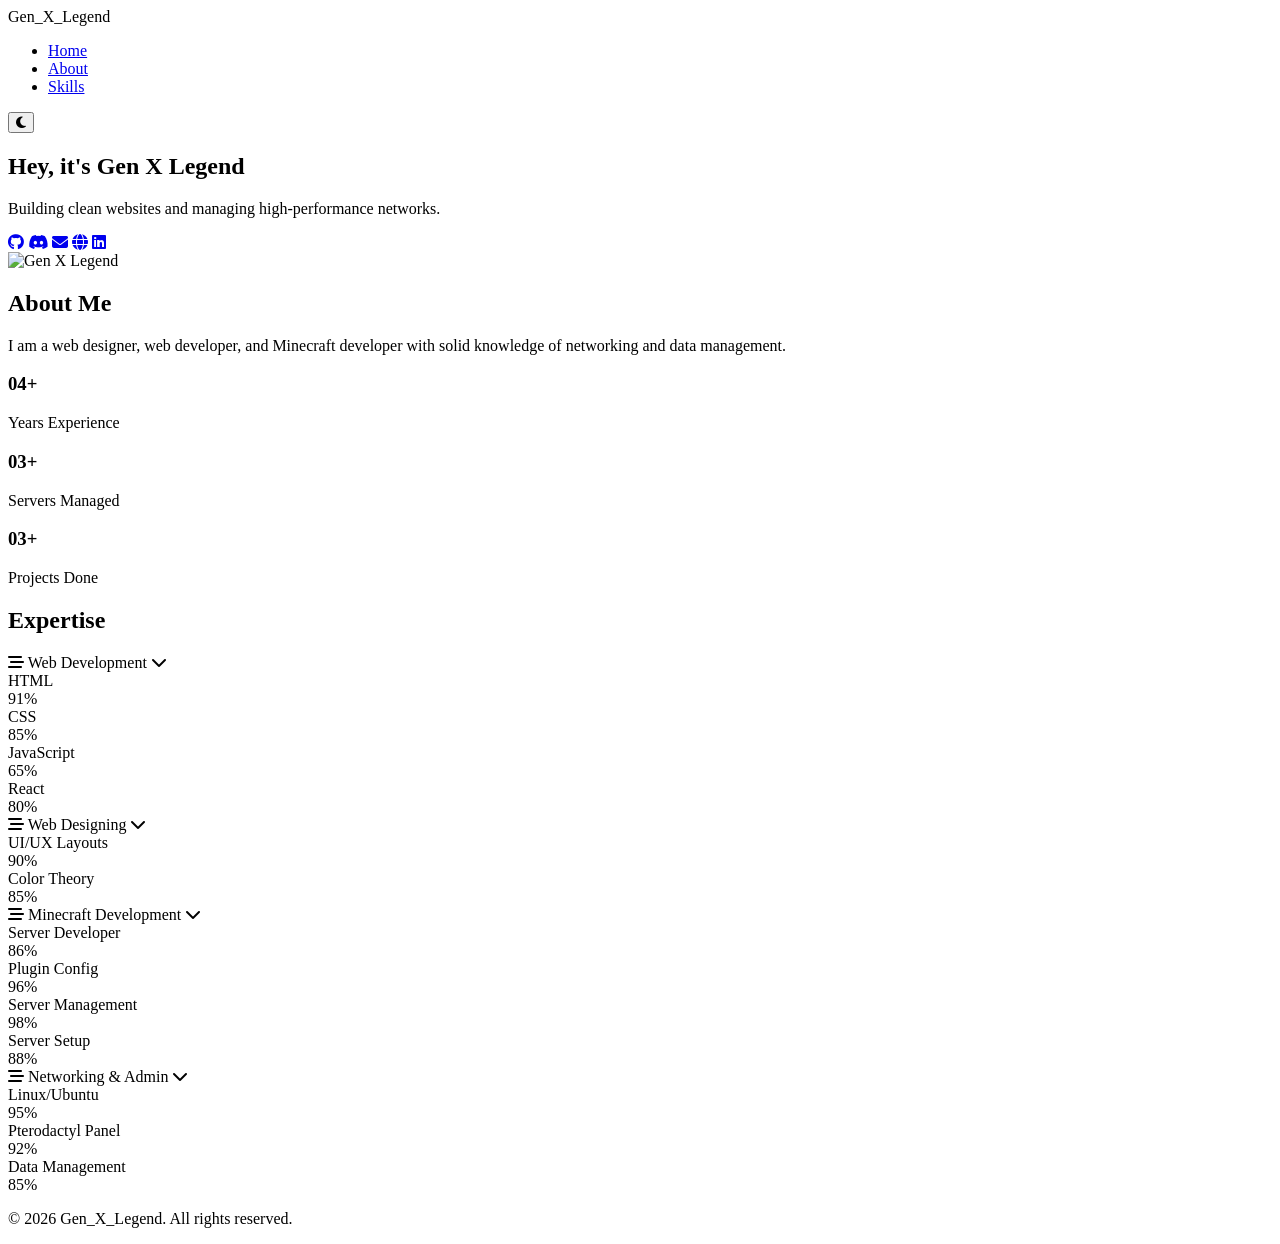
==== index.html @ 6da0b582 "Add initial HTML structure for portfolio website" ====
<!DOCTYPE html>
<html lang="en">
<head>
    <meta charset="UTF-8">
    <meta name="viewport" content="width=device-width, initial-scale=1.0">
    <title>Gen X Legend | Portfolio</title>
    <link href="https://fonts.googleapis.com/css2?family=Outfit:wght@300;500;700&family=Permanent+Marker&display=swap" rel="stylesheet">
    <link rel="stylesheet" href="https://cdnjs.cloudflare.com/ajax/libs/font-awesome/6.4.0/css/all.min.css">
    <link rel="stylesheet" href="style.css">
</head>
<body class="light-theme">

    <nav class="navbar">
        <div class="logo">Gen_X_Legend</div>
        <ul class="nav-links">
            <li><a href="#home">Home</a></li>
            <li><a href="#about">About</a></li>
            <li><a href="#skills">Skills</a></li>
        </ul>
        <button id="theme-btn" class="theme-toggle"><i class="fa-solid fa-moon"></i></button>
    </nav>

    <main>
        <section id="home" class="hero">
            <div class="hero-text">
                <h1 class="funky-text">Hey, it's Gen X Legend</h1>
                <p>Building clean websites and managing high-performance networks.</p>
                
                <div class="social-links">
                    <a href="#" target="_blank"><i class="fa-brands fa-github"></i></a>
                    <a href="#" target="_blank"><i class="fa-brands fa-discord"></i></a>
                    <a href="mailto:your@email.com"><i class="fa-solid fa-envelope"></i></a>
                    <a href="#" target="_blank"><i class="fa-solid fa-globe"></i></a>
                    <a href="#" target="_blank"><i class="fa-brands fa-linkedin"></i></a>
                </div>
            </div>
            <div class="hero-image">
                <img src="profile.png" alt="Gen X Legend">
            </div>
        </section>

        <section id="about" class="about-section">
            <div class="depth-container">
                <div class="about-text">
                    <h2>About Me</h2>
                    <p>I am a web designer, web developer, and Minecraft developer with solid knowledge of networking and data management.</p>
                </div>
                <div class="stats">
                    <div class="stat-box">
                        <h3>04+</h3>
                        <p>Years Experience</p>
                    </div>
                    <div class="stat-box">
                        <h3>03+</h3>
                        <p>Servers Managed</p>
                    </div>
                    <div class="stat-box">
                        <h3>03+</h3>
                        <p>Projects Done</p>
                    </div>
                </div>
            </div>
        </section>

        <section id="skills" class="skills-section">
            <h2>Expertise</h2>
            <div class="accordion">
                
                <div class="accordion-item">
                    <div class="accordion-header">
                        <i class="fa-solid fa-bars-staggered ladder-icon"></i>
                        <span>Web Development</span>
                        <i class="fa-solid fa-chevron-down arrow"></i>
                    </div>
                    <div class="accordion-content">
                        <div class="skill-bar"><span class="skill-name">HTML</span><div class="bar-bg"><div class="bar-fill" style="width: 91%"></div></div><span class="skill-percent">91%</span></div>
                        <div class="skill-bar"><span class="skill-name">CSS</span><div class="bar-bg"><div class="bar-fill" style="width: 85%"></div></div><span class="skill-percent">85%</span></div>
                        <div class="skill-bar"><span class="skill-name">JavaScript</span><div class="bar-bg"><div class="bar-fill" style="width: 65%"></div></div><span class="skill-percent">65%</span></div>
                        <div class="skill-bar"><span class="skill-name">React</span><div class="bar-bg"><div class="bar-fill" style="width: 80%"></div></div><span class="skill-percent">80%</span></div>
                    </div>
                </div>

                <div class="accordion-item">
                    <div class="accordion-header">
                        <i class="fa-solid fa-bars-staggered ladder-icon"></i>
                        <span>Web Designing</span>
                        <i class="fa-solid fa-chevron-down arrow"></i>
                    </div>
                    <div class="accordion-content">
                        <div class="skill-bar"><span class="skill-name">UI/UX Layouts</span><div class="bar-bg"><div class="bar-fill" style="width: 90%"></div></div><span class="skill-percent">90%</span></div>
                        <div class="skill-bar"><span class="skill-name">Color Theory</span><div class="bar-bg"><div class="bar-fill" style="width: 85%"></div></div><span class="skill-percent">85%</span></div>
                    </div>
                </div>

                <div class="accordion-item">
                    <div class="accordion-header">
                        <i class="fa-solid fa-bars-staggered ladder-icon"></i>
                        <span>Minecraft Development</span>
                        <i class="fa-solid fa-chevron-down arrow"></i>
                    </div>
                    <div class="accordion-content">
                        <div class="skill-bar"><span class="skill-name">Server Developer</span><div class="bar-bg"><div class="bar-fill" style="width: 86%"></div></div><span class="skill-percent">86%</span></div>
                        <div class="skill-bar"><span class="skill-name">Plugin Config</span><div class="bar-bg"><div class="bar-fill" style="width: 96%"></div></div><span class="skill-percent">96%</span></div>
                        <div class="skill-bar"><span class="skill-name">Server Management</span><div class="bar-bg"><div class="bar-fill" style="width: 98%"></div></div><span class="skill-percent">98%</span></div>
                        <div class="skill-bar"><span class="skill-name">Server Setup</span><div class="bar-bg"><div class="bar-fill" style="width: 88%"></div></div><span class="skill-percent">88%</span></div>
                    </div>
                </div>

                <div class="accordion-item">
                    <div class="accordion-header">
                        <i class="fa-solid fa-bars-staggered ladder-icon"></i>
                        <span>Networking & Admin</span>
                        <i class="fa-solid fa-chevron-down arrow"></i>
                    </div>
                    <div class="accordion-content">
                        <div class="skill-bar"><span class="skill-name">Linux/Ubuntu</span><div class="bar-bg"><div class="bar-fill" style="width: 95%"></div></div><span class="skill-percent">95%</span></div>
                        <div class="skill-bar"><span class="skill-name">Pterodactyl Panel</span><div class="bar-bg"><div class="bar-fill" style="width: 92%"></div></div><span class="skill-percent">92%</span></div>
                        <div class="skill-bar"><span class="skill-name">Data Management</span><div class="bar-bg"><div class="bar-fill" style="width: 85%"></div></div><span class="skill-percent">85%</span></div>
                    </div>
                </div>

            </div>
        </section>
    </main>

    <footer>
        <p>&copy; 2026 Gen_X_Legend. All rights reserved.</p>
    </footer>

    <script src="script.js"></script>
</body>
</html>
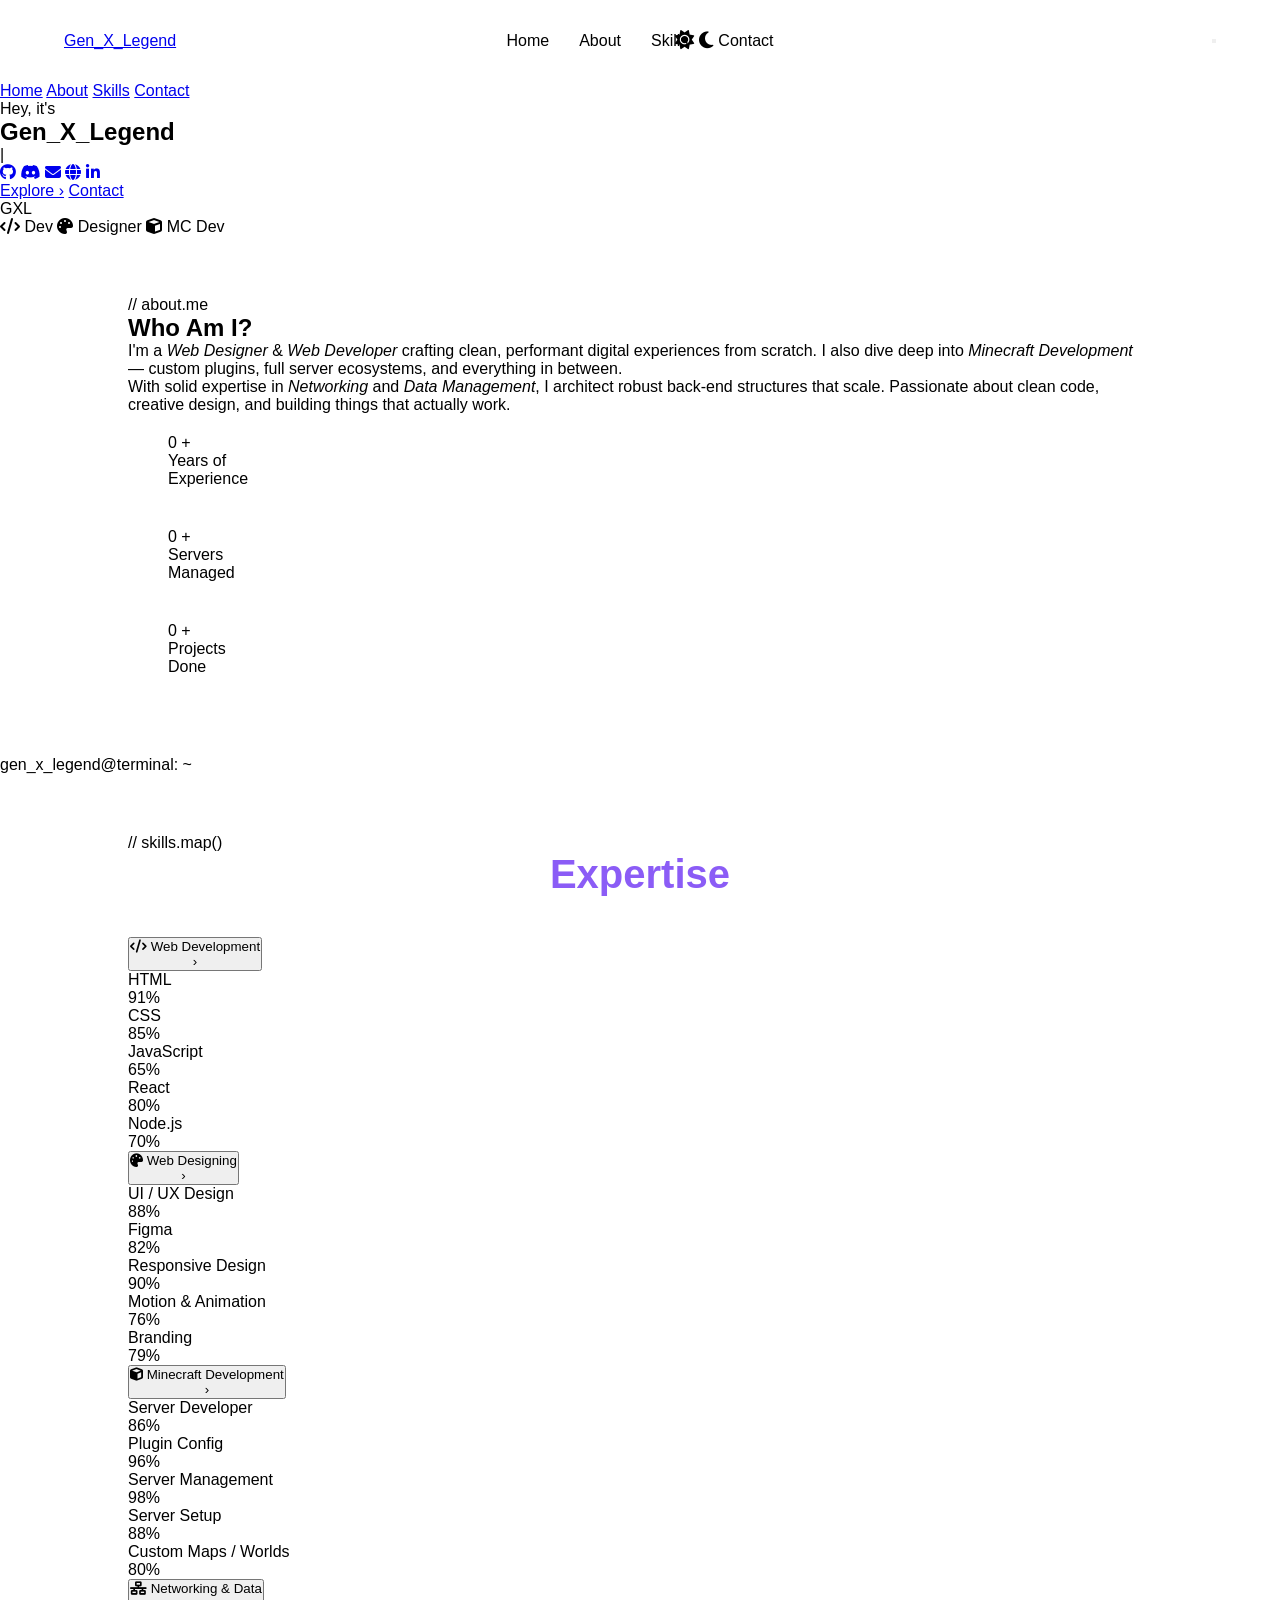
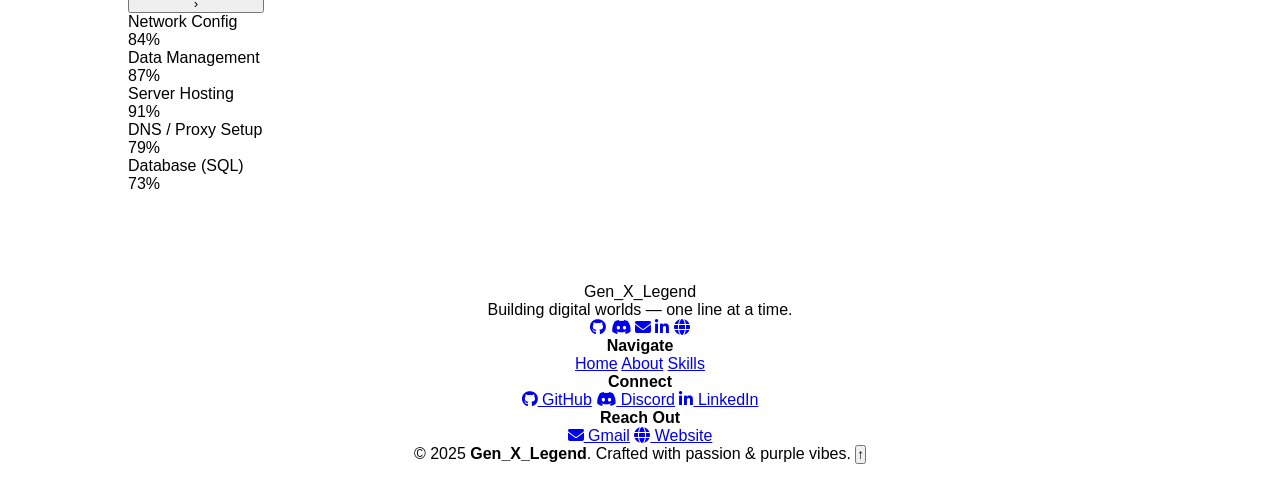
==== commit 3c28f6a5: "Update index.html" ====
--- a/index.html
+++ b/index.html
@@ -1,132 +1,329 @@
 <!DOCTYPE html>
-<html lang="en">
+<html lang="en" data-theme="light">
 <head>
-    <meta charset="UTF-8">
-    <meta name="viewport" content="width=device-width, initial-scale=1.0">
-    <title>Gen X Legend | Portfolio</title>
-    <link href="https://fonts.googleapis.com/css2?family=Outfit:wght@300;500;700&family=Permanent+Marker&display=swap" rel="stylesheet">
-    <link rel="stylesheet" href="https://cdnjs.cloudflare.com/ajax/libs/font-awesome/6.4.0/css/all.min.css">
-    <link rel="stylesheet" href="style.css">
+  <meta charset="UTF-8" />
+  <meta name="viewport" content="width=device-width, initial-scale=1.0" />
+  <title>Gen_X_Legend | Portfolio</title>
+  <link rel="preconnect" href="https://fonts.googleapis.com" />
+  <link href="https://fonts.googleapis.com/css2?family=Syne:wght@400;600;700;800&family=Fira+Code:wght@300;400;500&family=DM+Sans:ital,opsz,wght@0,9..40,300;0,9..40,400;0,9..40,500;1,9..40,400&display=swap" rel="stylesheet" />
+  <link rel="stylesheet" href="https://cdnjs.cloudflare.com/ajax/libs/font-awesome/6.5.0/css/all.min.css" />
+  <link rel="stylesheet" href="style.css" />
 </head>
-<body class="light-theme">
-
-    <nav class="navbar">
-        <div class="logo">Gen_X_Legend</div>
-        <ul class="nav-links">
-            <li><a href="#home">Home</a></li>
-            <li><a href="#about">About</a></li>
-            <li><a href="#skills">Skills</a></li>
-        </ul>
-        <button id="theme-btn" class="theme-toggle"><i class="fa-solid fa-moon"></i></button>
-    </nav>
-
-    <main>
-        <section id="home" class="hero">
-            <div class="hero-text">
-                <h1 class="funky-text">Hey, it's Gen X Legend</h1>
-                <p>Building clean websites and managing high-performance networks.</p>
-                
-                <div class="social-links">
-                    <a href="#" target="_blank"><i class="fa-brands fa-github"></i></a>
-                    <a href="#" target="_blank"><i class="fa-brands fa-discord"></i></a>
-                    <a href="mailto:your@email.com"><i class="fa-solid fa-envelope"></i></a>
-                    <a href="#" target="_blank"><i class="fa-solid fa-globe"></i></a>
-                    <a href="#" target="_blank"><i class="fa-brands fa-linkedin"></i></a>
-                </div>
-            </div>
-            <div class="hero-image">
-                <img src="profile.png" alt="Gen X Legend">
-            </div>
-        </section>
-
-        <section id="about" class="about-section">
-            <div class="depth-container">
-                <div class="about-text">
-                    <h2>About Me</h2>
-                    <p>I am a web designer, web developer, and Minecraft developer with solid knowledge of networking and data management.</p>
-                </div>
-                <div class="stats">
-                    <div class="stat-box">
-                        <h3>04+</h3>
-                        <p>Years Experience</p>
-                    </div>
-                    <div class="stat-box">
-                        <h3>03+</h3>
-                        <p>Servers Managed</p>
-                    </div>
-                    <div class="stat-box">
-                        <h3>03+</h3>
-                        <p>Projects Done</p>
-                    </div>
-                </div>
-            </div>
-        </section>
-
-        <section id="skills" class="skills-section">
-            <h2>Expertise</h2>
-            <div class="accordion">
-                
-                <div class="accordion-item">
-                    <div class="accordion-header">
-                        <i class="fa-solid fa-bars-staggered ladder-icon"></i>
-                        <span>Web Development</span>
-                        <i class="fa-solid fa-chevron-down arrow"></i>
-                    </div>
-                    <div class="accordion-content">
-                        <div class="skill-bar"><span class="skill-name">HTML</span><div class="bar-bg"><div class="bar-fill" style="width: 91%"></div></div><span class="skill-percent">91%</span></div>
-                        <div class="skill-bar"><span class="skill-name">CSS</span><div class="bar-bg"><div class="bar-fill" style="width: 85%"></div></div><span class="skill-percent">85%</span></div>
-                        <div class="skill-bar"><span class="skill-name">JavaScript</span><div class="bar-bg"><div class="bar-fill" style="width: 65%"></div></div><span class="skill-percent">65%</span></div>
-                        <div class="skill-bar"><span class="skill-name">React</span><div class="bar-bg"><div class="bar-fill" style="width: 80%"></div></div><span class="skill-percent">80%</span></div>
-                    </div>
-                </div>
-
-                <div class="accordion-item">
-                    <div class="accordion-header">
-                        <i class="fa-solid fa-bars-staggered ladder-icon"></i>
-                        <span>Web Designing</span>
-                        <i class="fa-solid fa-chevron-down arrow"></i>
-                    </div>
-                    <div class="accordion-content">
-                        <div class="skill-bar"><span class="skill-name">UI/UX Layouts</span><div class="bar-bg"><div class="bar-fill" style="width: 90%"></div></div><span class="skill-percent">90%</span></div>
-                        <div class="skill-bar"><span class="skill-name">Color Theory</span><div class="bar-bg"><div class="bar-fill" style="width: 85%"></div></div><span class="skill-percent">85%</span></div>
-                    </div>
-                </div>
-
-                <div class="accordion-item">
-                    <div class="accordion-header">
-                        <i class="fa-solid fa-bars-staggered ladder-icon"></i>
-                        <span>Minecraft Development</span>
-                        <i class="fa-solid fa-chevron-down arrow"></i>
-                    </div>
-                    <div class="accordion-content">
-                        <div class="skill-bar"><span class="skill-name">Server Developer</span><div class="bar-bg"><div class="bar-fill" style="width: 86%"></div></div><span class="skill-percent">86%</span></div>
-                        <div class="skill-bar"><span class="skill-name">Plugin Config</span><div class="bar-bg"><div class="bar-fill" style="width: 96%"></div></div><span class="skill-percent">96%</span></div>
-                        <div class="skill-bar"><span class="skill-name">Server Management</span><div class="bar-bg"><div class="bar-fill" style="width: 98%"></div></div><span class="skill-percent">98%</span></div>
-                        <div class="skill-bar"><span class="skill-name">Server Setup</span><div class="bar-bg"><div class="bar-fill" style="width: 88%"></div></div><span class="skill-percent">88%</span></div>
-                    </div>
-                </div>
-
-                <div class="accordion-item">
-                    <div class="accordion-header">
-                        <i class="fa-solid fa-bars-staggered ladder-icon"></i>
-                        <span>Networking & Admin</span>
-                        <i class="fa-solid fa-chevron-down arrow"></i>
-                    </div>
-                    <div class="accordion-content">
-                        <div class="skill-bar"><span class="skill-name">Linux/Ubuntu</span><div class="bar-bg"><div class="bar-fill" style="width: 95%"></div></div><span class="skill-percent">95%</span></div>
-                        <div class="skill-bar"><span class="skill-name">Pterodactyl Panel</span><div class="bar-bg"><div class="bar-fill" style="width: 92%"></div></div><span class="skill-percent">92%</span></div>
-                        <div class="skill-bar"><span class="skill-name">Data Management</span><div class="bar-bg"><div class="bar-fill" style="width: 85%"></div></div><span class="skill-percent">85%</span></div>
-                    </div>
-                </div>
-
-            </div>
-        </section>
-    </main>
-
-    <footer>
-        <p>&copy; 2026 Gen_X_Legend. All rights reserved.</p>
-    </footer>
-
-    <script src="script.js"></script>
+<body>
+ 
+  <!-- ═══════════════════════════════════ NAVBAR ═══ -->
+  <nav class="navbar" id="navbar">
+    <a href="#home" class="nav-brand">Gen_X_Legend</a>
+    <ul class="nav-links">
+      <li><a href="#home" class="nav-link">Home</a></li>
+      <li><a href="#about" class="nav-link">About</a></li>
+      <li><a href="#skills" class="nav-link">Skills</a></li>
+      <li><a href="#contact" class="nav-link">Contact</a></li>
+    </ul>
+    <button class="theme-toggle" id="themeToggle" aria-label="Toggle theme">
+      <i class="fas fa-sun sun-icon"></i>
+      <i class="fas fa-moon moon-icon"></i>
+    </button>
+    <button class="hamburger" id="hamburger" aria-label="Menu">
+      <span></span><span></span><span></span>
+    </button>
+  </nav>
+ 
+  <!-- Mobile Menu -->
+  <div class="mobile-menu" id="mobileMenu">
+    <a href="#home" class="mob-link">Home</a>
+    <a href="#about" class="mob-link">About</a>
+    <a href="#skills" class="mob-link">Skills</a>
+    <a href="#contact" class="mob-link">Contact</a>
+  </div>
+ 
+  <!-- ══════════════════════════ SECTION 1 : LANDING ═══ -->
+  <section id="home" class="landing-section">
+    <div id="particles" class="particles"></div>
+ 
+    <div class="landing-container">
+      <!-- Left: Text -->
+      <div class="landing-text">
+        <p class="greeting-line">Hey, it's</p>
+        <h1 class="hero-name">Gen<span class="x-highlight">_X_</span>Legend</h1>
+        <p class="hero-tagline">
+          <span id="typed-text"></span><span class="cursor-blink">|</span>
+        </p>
+        <div class="social-strip">
+          <a href="#" class="soc-btn" title="GitHub"><i class="fab fa-github"></i></a>
+          <a href="#" class="soc-btn" title="Discord"><i class="fab fa-discord"></i></a>
+          <a href="#" class="soc-btn" title="Gmail"><i class="fas fa-envelope"></i></a>
+          <a href="#" class="soc-btn" title="Website"><i class="fas fa-globe"></i></a>
+          <a href="#" class="soc-btn" title="LinkedIn"><i class="fab fa-linkedin-in"></i></a>
+        </div>
+        <div class="hero-cta">
+          <a href="#about" class="btn-primary">Explore ›</a>
+          <a href="#contact" class="btn-outline">Contact</a>
+        </div>
+      </div>
+ 
+      <!-- Right: Avatar -->
+      <div class="landing-avatar">
+        <div class="avatar-wrap">
+          <!-- Replace src with your actual photo -->
+          <img src="your-photo.jpg" alt="Gen_X_Legend"
+               class="avatar-img" id="avatarImg"
+               onerror="document.getElementById('avatarFallback').style.display='flex'; this.style.display='none';" />
+          <div class="avatar-fallback" id="avatarFallback">GXL</div>
+          <div class="avatar-ring-1"></div>
+          <div class="avatar-ring-2"></div>
+        </div>
+        <span class="float-badge b1"><i class="fas fa-code"></i> Dev</span>
+        <span class="float-badge b2"><i class="fas fa-palette"></i> Designer</span>
+        <span class="float-badge b3"><i class="fas fa-cube"></i> MC Dev</span>
+      </div>
+    </div>
+ 
+    <div class="scroll-hint">
+      <div class="scroll-wheel"></div>
+    </div>
+  </section>
+ 
+  <!-- ══════════════════════════ SECTION 2 : ABOUT ═══ -->
+  <section id="about" class="about-section">
+    <div class="section-label-wrap">
+      <span class="sec-tag">// about.me</span>
+      <h2 class="sec-title">Who Am I?</h2>
+    </div>
+ 
+    <div class="about-layout">
+      <div class="depth-card" id="depthCard">
+        <div class="depth-bg-layer l3"></div>
+        <div class="depth-bg-layer l2"></div>
+        <div class="depth-bg-layer l1"></div>
+        <div class="depth-card-inner">
+          <p class="about-intro">
+            I'm a <em class="hi">Web Designer</em> &amp; <em class="hi">Web Developer</em> crafting clean,
+            performant digital experiences from scratch. I also dive deep into
+            <em class="hi">Minecraft Development</em> — custom plugins, full server ecosystems,
+            and everything in between.
+          </p>
+          <p class="about-body">
+            With solid expertise in <em class="hi">Networking</em> and <em class="hi">Data Management</em>,
+            I architect robust back-end structures that scale. Passionate about clean code,
+            creative design, and building things that actually work.
+          </p>
+ 
+          <div class="stats-row">
+            <div class="stat-box">
+              <div class="stat-num-wrap">
+                <span class="stat-num" data-target="4">0</span>
+                <span class="stat-plus">+</span>
+              </div>
+              <span class="stat-lbl">Years of<br />Experience</span>
+            </div>
+            <div class="stat-divider"></div>
+            <div class="stat-box">
+              <div class="stat-num-wrap">
+                <span class="stat-num" data-target="3">0</span>
+                <span class="stat-plus">+</span>
+              </div>
+              <span class="stat-lbl">Servers<br />Managed</span>
+            </div>
+            <div class="stat-divider"></div>
+            <div class="stat-box">
+              <div class="stat-num-wrap">
+                <span class="stat-num" data-target="3">0</span>
+                <span class="stat-plus">+</span>
+              </div>
+              <span class="stat-lbl">Projects<br />Done</span>
+            </div>
+          </div>
+        </div>
+      </div>
+    </div>
+  </section>
+ 
+  <!-- ══════════════════════════ CONSOLE INTERLUDE ═══ -->
+  <section class="console-section">
+    <div class="console-window" id="consoleWindow">
+      <div class="console-titlebar">
+        <span class="dot dot-r"></span>
+        <span class="dot dot-y"></span>
+        <span class="dot dot-g"></span>
+        <span class="console-title-text">gen_x_legend@terminal: ~</span>
+      </div>
+      <div class="console-body" id="consoleBody">
+        <!-- Lines injected by JS -->
+      </div>
+    </div>
+  </section>
+ 
+  <!-- ══════════════════════════ SECTION 3 : SKILLS ═══ -->
+  <section id="skills" class="skills-section">
+    <div class="section-label-wrap">
+      <span class="sec-tag">// skills.map()</span>
+      <h2 class="sec-title">Expertise</h2>
+    </div>
+ 
+    <div class="skills-grid">
+ 
+      <!-- 1. Web Development -->
+      <div class="ladder-block" data-idx="0">
+        <button class="ladder-trigger" onclick="toggleSkill(0)" aria-expanded="false">
+          <div class="ladder-icon" aria-hidden="true">
+            <span class="lp lp-l"></span>
+            <div class="rungs">
+              <span class="rung"></span>
+              <span class="rung"></span>
+              <span class="rung"></span>
+            </div>
+            <span class="lp lp-r"></span>
+          </div>
+          <div class="trigger-label">
+            <i class="fas fa-code cat-icon"></i>
+            <span>Web Development</span>
+          </div>
+          <span class="trigger-arrow">›</span>
+        </button>
+        <div class="skill-panel" id="panel-0">
+          <div class="bars-wrap">
+            <div class="s-bar"><span class="s-name">HTML</span><div class="track"><div class="fill" data-w="91"></div></div><span class="s-pct">91%</span></div>
+            <div class="s-bar"><span class="s-name">CSS</span><div class="track"><div class="fill" data-w="85"></div></div><span class="s-pct">85%</span></div>
+            <div class="s-bar"><span class="s-name">JavaScript</span><div class="track"><div class="fill" data-w="65"></div></div><span class="s-pct">65%</span></div>
+            <div class="s-bar"><span class="s-name">React</span><div class="track"><div class="fill" data-w="80"></div></div><span class="s-pct">80%</span></div>
+            <div class="s-bar"><span class="s-name">Node.js</span><div class="track"><div class="fill" data-w="70"></div></div><span class="s-pct">70%</span></div>
+          </div>
+        </div>
+      </div>
+ 
+      <!-- 2. Web Designing -->
+      <div class="ladder-block" data-idx="1">
+        <button class="ladder-trigger" onclick="toggleSkill(1)" aria-expanded="false">
+          <div class="ladder-icon" aria-hidden="true">
+            <span class="lp lp-l"></span>
+            <div class="rungs">
+              <span class="rung"></span>
+              <span class="rung"></span>
+              <span class="rung"></span>
+            </div>
+            <span class="lp lp-r"></span>
+          </div>
+          <div class="trigger-label">
+            <i class="fas fa-palette cat-icon"></i>
+            <span>Web Designing</span>
+          </div>
+          <span class="trigger-arrow">›</span>
+        </button>
+        <div class="skill-panel" id="panel-1">
+          <div class="bars-wrap">
+            <div class="s-bar"><span class="s-name">UI / UX Design</span><div class="track"><div class="fill" data-w="88"></div></div><span class="s-pct">88%</span></div>
+            <div class="s-bar"><span class="s-name">Figma</span><div class="track"><div class="fill" data-w="82"></div></div><span class="s-pct">82%</span></div>
+            <div class="s-bar"><span class="s-name">Responsive Design</span><div class="track"><div class="fill" data-w="90"></div></div><span class="s-pct">90%</span></div>
+            <div class="s-bar"><span class="s-name">Motion & Animation</span><div class="track"><div class="fill" data-w="76"></div></div><span class="s-pct">76%</span></div>
+            <div class="s-bar"><span class="s-name">Branding</span><div class="track"><div class="fill" data-w="79"></div></div><span class="s-pct">79%</span></div>
+          </div>
+        </div>
+      </div>
+ 
+      <!-- 3. Minecraft Dev -->
+      <div class="ladder-block" data-idx="2">
+        <button class="ladder-trigger" onclick="toggleSkill(2)" aria-expanded="false">
+          <div class="ladder-icon" aria-hidden="true">
+            <span class="lp lp-l"></span>
+            <div class="rungs">
+              <span class="rung"></span>
+              <span class="rung"></span>
+              <span class="rung"></span>
+            </div>
+            <span class="lp lp-r"></span>
+          </div>
+          <div class="trigger-label">
+            <i class="fas fa-cube cat-icon"></i>
+            <span>Minecraft Development</span>
+          </div>
+          <span class="trigger-arrow">›</span>
+        </button>
+        <div class="skill-panel" id="panel-2">
+          <div class="bars-wrap">
+            <div class="s-bar"><span class="s-name">Server Developer</span><div class="track"><div class="fill" data-w="86"></div></div><span class="s-pct">86%</span></div>
+            <div class="s-bar"><span class="s-name">Plugin Config</span><div class="track"><div class="fill" data-w="96"></div></div><span class="s-pct">96%</span></div>
+            <div class="s-bar"><span class="s-name">Server Management</span><div class="track"><div class="fill" data-w="98"></div></div><span class="s-pct">98%</span></div>
+            <div class="s-bar"><span class="s-name">Server Setup</span><div class="track"><div class="fill" data-w="88"></div></div><span class="s-pct">88%</span></div>
+            <div class="s-bar"><span class="s-name">Custom Maps / Worlds</span><div class="track"><div class="fill" data-w="80"></div></div><span class="s-pct">80%</span></div>
+          </div>
+        </div>
+      </div>
+ 
+      <!-- 4. Networking -->
+      <div class="ladder-block" data-idx="3">
+        <button class="ladder-trigger" onclick="toggleSkill(3)" aria-expanded="false">
+          <div class="ladder-icon" aria-hidden="true">
+            <span class="lp lp-l"></span>
+            <div class="rungs">
+              <span class="rung"></span>
+              <span class="rung"></span>
+              <span class="rung"></span>
+            </div>
+            <span class="lp lp-r"></span>
+          </div>
+          <div class="trigger-label">
+            <i class="fas fa-network-wired cat-icon"></i>
+            <span>Networking &amp; Data</span>
+          </div>
+          <span class="trigger-arrow">›</span>
+        </button>
+        <div class="skill-panel" id="panel-3">
+          <div class="bars-wrap">
+            <div class="s-bar"><span class="s-name">Network Config</span><div class="track"><div class="fill" data-w="84"></div></div><span class="s-pct">84%</span></div>
+            <div class="s-bar"><span class="s-name">Data Management</span><div class="track"><div class="fill" data-w="87"></div></div><span class="s-pct">87%</span></div>
+            <div class="s-bar"><span class="s-name">Server Hosting</span><div class="track"><div class="fill" data-w="91"></div></div><span class="s-pct">91%</span></div>
+            <div class="s-bar"><span class="s-name">DNS / Proxy Setup</span><div class="track"><div class="fill" data-w="79"></div></div><span class="s-pct">79%</span></div>
+            <div class="s-bar"><span class="s-name">Database (SQL)</span><div class="track"><div class="fill" data-w="73"></div></div><span class="s-pct">73%</span></div>
+          </div>
+        </div>
+      </div>
+ 
+    </div><!-- /.skills-grid -->
+  </section>
+ 
+  <!-- ══════════════════════════ FOOTER / CONTACT ═══ -->
+  <footer id="contact" class="site-footer">
+    <div class="footer-top">
+      <div class="footer-brand">
+        <span class="footer-logo">Gen_X_Legend</span>
+        <p>Building digital worlds — one line at a time.</p>
+        <div class="footer-socials">
+          <a href="#" title="GitHub"><i class="fab fa-github"></i></a>
+          <a href="#" title="Discord"><i class="fab fa-discord"></i></a>
+          <a href="#" title="Gmail"><i class="fas fa-envelope"></i></a>
+          <a href="#" title="LinkedIn"><i class="fab fa-linkedin-in"></i></a>
+          <a href="#" title="Website"><i class="fas fa-globe"></i></a>
+        </div>
+      </div>
+ 
+      <div class="footer-col">
+        <h4>Navigate</h4>
+        <a href="#home">Home</a>
+        <a href="#about">About</a>
+        <a href="#skills">Skills</a>
+      </div>
+ 
+      <div class="footer-col">
+        <h4>Connect</h4>
+        <a href="#"><i class="fab fa-github"></i> GitHub</a>
+        <a href="#"><i class="fab fa-discord"></i> Discord</a>
+        <a href="#"><i class="fab fa-linkedin-in"></i> LinkedIn</a>
+      </div>
+ 
+      <div class="footer-col">
+        <h4>Reach Out</h4>
+        <a href="#"><i class="fas fa-envelope"></i> Gmail</a>
+        <a href="#"><i class="fas fa-globe"></i> Website</a>
+      </div>
+    </div>
+ 
+    <div class="footer-bottom">
+      <span>© 2025 <strong>Gen_X_Legend</strong>. Crafted with passion &amp; purple vibes.</span>
+      <button onclick="window.scrollTo({top:0,behavior:'smooth'})" class="back-top" title="Back to top">↑</button>
+    </div>
+  </footer>
+ 
+  <script src="script.js"></script>
 </body>
 </html>
--- a/style.css
+++ b/style.css
@@ -0,0 +1,377 @@
+/* Core Variables & Reset */
+:root {
+    --primary: #8B5CF6; /* Lavender Purple */
+    --primary-light: #a78bfa;
+    --font-main: 'Outfit', sans-serif;
+    --font-funky: 'Permanent Marker', cursive;
+    --transition-speed: 0.3s;
+}
+
+/* Light Theme Variables */
+body.light-theme {
+    --bg-main: #f8f9fc;
+    --bg-card: #ffffff;
+    --text-main: #1e1e24;
+    --text-muted: #555;
+    --shadow-main: 6px 6px 15px rgba(0, 0, 0, 0.08);
+    --shadow-hover: 10px 10px 20px rgba(0, 0, 0, 0.12);
+    --glow-hover: none;
+    --depth-shadow: inset 8px 8px 15px rgba(0,0,0,0.05), inset -8px -8px 15px #ffffff;
+}
+
+/* Dark Theme Variables */
+body.dark-theme {
+    --bg-main: linear-gradient(135deg, #181820 0%, #0d0d12 100%);
+    --bg-card: #1e1e28;
+    --text-main: #f1f1f1;
+    --text-muted: #a0a0b0;
+    --shadow-main: none;
+    --shadow-hover: none;
+    --glow-hover: 0 0 20px var(--primary);
+    --depth-shadow: inset 5px 5px 20px rgba(0,0,0,0.5), inset -5px -5px 20px rgba(255,255,255,0.02);
+}
+
+* {
+    margin: 0;
+    padding: 0;
+    box-sizing: border-box;
+}
+
+html {
+    scroll-behavior: smooth;
+}
+
+body {
+    background: var(--bg-main);
+    color: var(--text-main);
+    font-family: var(--font-main);
+    transition: background var(--transition-speed), color var(--transition-speed);
+    min-height: 100vh;
+    display: flex;
+    flex-direction: column;
+}
+
+/* Typography Elements */
+h1, h2, h3 { color: var(--text-main); }
+.funky-text {
+    font-family: var(--font-funky);
+    font-size: 3.5rem;
+    color: var(--primary);
+    letter-spacing: 2px;
+    margin-bottom: 10px;
+}
+
+/* Navbar */
+.navbar {
+    display: flex;
+    justify-content: space-between;
+    align-items: center;
+    padding: 20px 5%;
+    position: sticky;
+    top: 0;
+    background: transparent;
+    backdrop-filter: blur(10px);
+    z-index: 100;
+    animation: slideDown 0.8s ease forwards;
+}
+
+@keyframes slideDown {
+    from { transform: translateY(-100%); opacity: 0; }
+    to { transform: translateY(0); opacity: 1; }
+}
+
+.logo {
+    font-size: 1.5rem;
+    font-weight: 700;
+    color: var(--primary);
+}
+
+.nav-links {
+    list-style: none;
+    display: flex;
+    gap: 30px;
+    position: absolute;
+    left: 50%;
+    transform: translateX(-50%);
+}
+
+.nav-links a {
+    text-decoration: none;
+    color: var(--text-main);
+    font-weight: 500;
+    transition: color 0.2s;
+}
+
+.nav-links a:hover {
+    color: var(--primary);
+}
+
+.theme-toggle {
+    background: var(--bg-card);
+    border: none;
+    font-size: 1.2rem;
+    color: var(--text-main);
+    cursor: pointer;
+    padding: 10px 15px;
+    border-radius: 50%;
+    box-shadow: var(--shadow-main);
+    transition: var(--transition-speed);
+}
+.theme-toggle:hover {
+    box-shadow: var(--shadow-hover), var(--glow-hover);
+}
+
+/* Shared Item/Button Styling */
+.item-card {
+    background: var(--bg-card);
+    border-radius: 15px;
+    padding: 20px;
+    box-shadow: var(--shadow-main);
+    transition: all var(--transition-speed);
+}
+.item-card:hover {
+    transform: translateY(-5px);
+    box-shadow: var(--shadow-hover), var(--glow-hover);
+}
+
+/* Section 1: Hero */
+.hero {
+    display: flex;
+    align-items: center;
+    justify-content: space-between;
+    padding: 80px 10%;
+    gap: 50px;
+}
+
+.hero-text p {
+    font-size: 1.2rem;
+    color: var(--text-muted);
+    margin-bottom: 30px;
+}
+
+.social-links {
+    display: flex;
+    gap: 15px;
+}
+
+.social-links a {
+    display: flex;
+    align-items: center;
+    justify-content: center;
+    width: 50px;
+    height: 50px;
+    border-radius: 50%;
+    background: var(--bg-card);
+    color: var(--text-main);
+    font-size: 1.5rem;
+    text-decoration: none;
+    box-shadow: var(--shadow-main);
+    transition: var(--transition-speed);
+}
+
+.social-links a:hover {
+    color: var(--primary);
+    box-shadow: var(--shadow-hover), var(--glow-hover);
+    transform: scale(1.1);
+}
+
+.hero-image img {
+    width: 350px;
+    height: 350px;
+    object-fit: cover;
+    border-radius: 30px;
+    box-shadow: var(--shadow-main);
+    border: 4px solid var(--primary);
+}
+.hero-image img:hover {
+    box-shadow: var(--shadow-hover), var(--glow-hover);
+}
+
+/* Section 2: About (3D Depth) */
+.about-section {
+    padding: 60px 10%;
+}
+
+.depth-container {
+    background: var(--bg-card);
+    border-radius: 20px;
+    padding: 50px;
+    box-shadow: var(--depth-shadow);
+    display: flex;
+    flex-direction: column;
+    align-items: center;
+    text-align: center;
+    gap: 40px;
+}
+
+.about-text h2 {
+    font-size: 2.5rem;
+    margin-bottom: 15px;
+    color: var(--primary);
+}
+
+.stats {
+    display: flex;
+    gap: 30px;
+    justify-content: center;
+    flex-wrap: wrap;
+}
+
+.stat-box {
+    background: var(--bg-main);
+    padding: 20px 40px;
+    border-radius: 15px;
+    box-shadow: var(--shadow-main);
+    transition: var(--transition-speed);
+}
+.stat-box:hover {
+    box-shadow: var(--shadow-hover), var(--glow-hover);
+}
+.stat-box h3 {
+    font-size: 2rem;
+    color: var(--primary);
+}
+
+/* Section 3: Skills Accordion */
+.skills-section {
+    padding: 60px 10%;
+}
+
+.skills-section h2 {
+    font-size: 2.5rem;
+    text-align: center;
+    margin-bottom: 40px;
+    color: var(--primary);
+}
+
+.accordion {
+    display: flex;
+    flex-direction: column;
+    gap: 20px;
+    max-width: 800px;
+    margin: 0 auto;
+}
+
+.accordion-item {
+    background: var(--bg-card);
+    border-radius: 12px;
+    box-shadow: var(--shadow-main);
+    overflow: hidden;
+    transition: var(--transition-speed);
+}
+
+.accordion-item:hover {
+    box-shadow: var(--shadow-hover), var(--glow-hover);
+}
+
+.accordion-header {
+    padding: 20px 25px;
+    display: flex;
+    align-items: center;
+    cursor: pointer;
+    font-weight: bold;
+    font-size: 1.2rem;
+    user-select: none;
+}
+
+.ladder-icon {
+    color: var(--primary);
+    margin-right: 15px;
+    font-size: 1.2rem;
+}
+
+.arrow {
+    margin-left: auto;
+    transition: transform 0.3s;
+}
+
+.accordion-content {
+    max-height: 0;
+    overflow: hidden;
+    padding: 0 25px;
+    transition: max-height 0.4s ease, padding 0.4s ease;
+}
+
+.accordion-item.active .accordion-content {
+    padding: 0 25px 25px 25px;
+}
+
+.accordion-item.active .arrow {
+    transform: rotate(180deg);
+}
+
+/* Skill Bars */
+.skill-bar {
+    display: flex;
+    align-items: center;
+    margin-top: 15px;
+    gap: 15px;
+}
+
+.skill-name {
+    width: 120px;
+    font-size: 0.95rem;
+}
+
+.bar-bg {
+    flex: 1;
+    height: 10px;
+    background: var(--bg-main);
+    border-radius: 10px;
+    overflow: hidden;
+    box-shadow: inset 2px 2px 5px rgba(0,0,0,0.1);
+}
+
+body.dark-theme .bar-bg {
+    box-shadow: inset 2px 2px 5px rgba(0,0,0,0.5);
+}
+
+.bar-fill {
+    height: 100%;
+    background: var(--primary);
+    border-radius: 10px;
+}
+
+.skill-percent {
+    width: 40px;
+    text-align: right;
+    font-weight: bold;
+    color: var(--primary);
+}
+
+/* Footer */
+footer {
+    text-align: center;
+    padding: 30px;
+    margin-top: auto;
+    color: var(--text-muted);
+}
+
+/* Mobile Responsiveness */
+@media (max-width: 768px) {
+    .navbar {
+        flex-direction: column;
+        gap: 15px;
+    }
+    .nav-links {
+        position: relative;
+        left: 0;
+        transform: none;
+    }
+    .hero {
+        flex-direction: column-reverse;
+        text-align: center;
+        padding: 40px 5%;
+    }
+    .social-links {
+        justify-content: center;
+    }
+    .funky-text {
+        font-size: 2.5rem;
+    }
+    .hero-image img {
+        width: 250px;
+        height: 250px;
+    }
+}
+
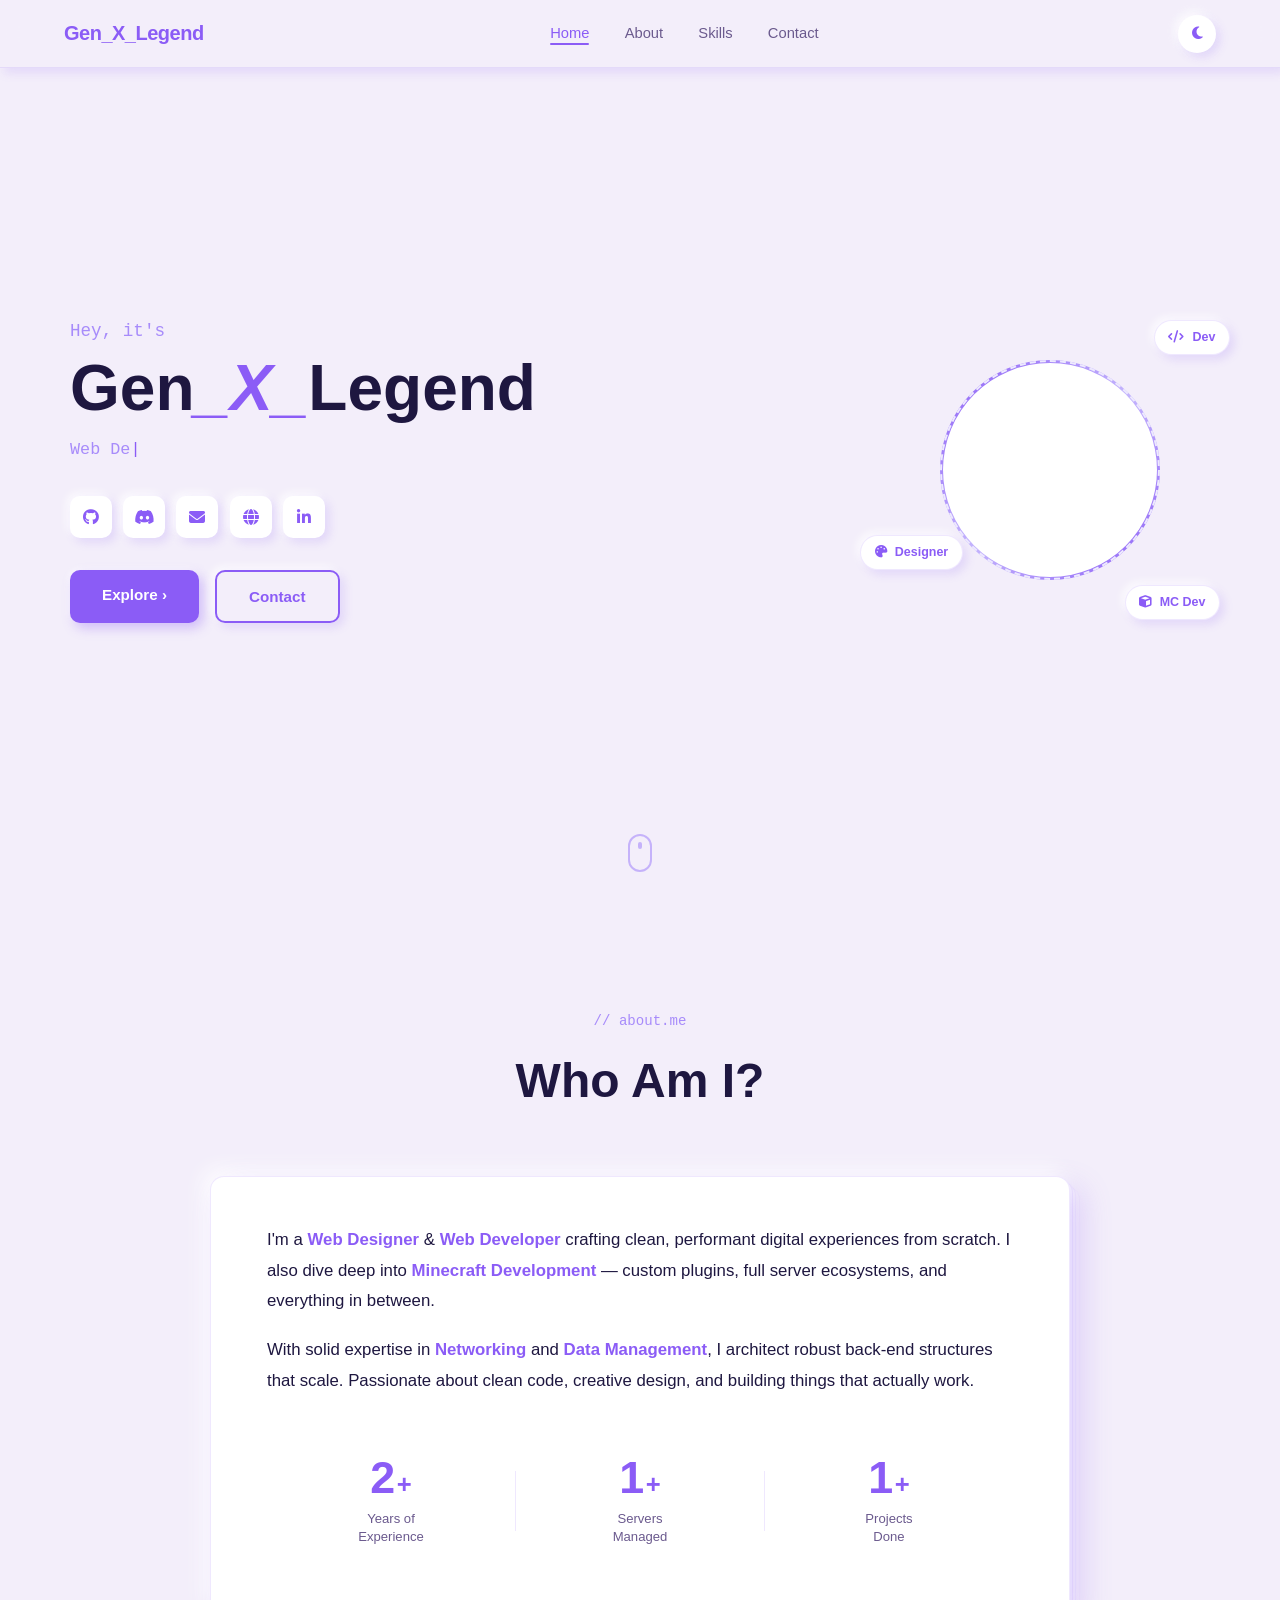
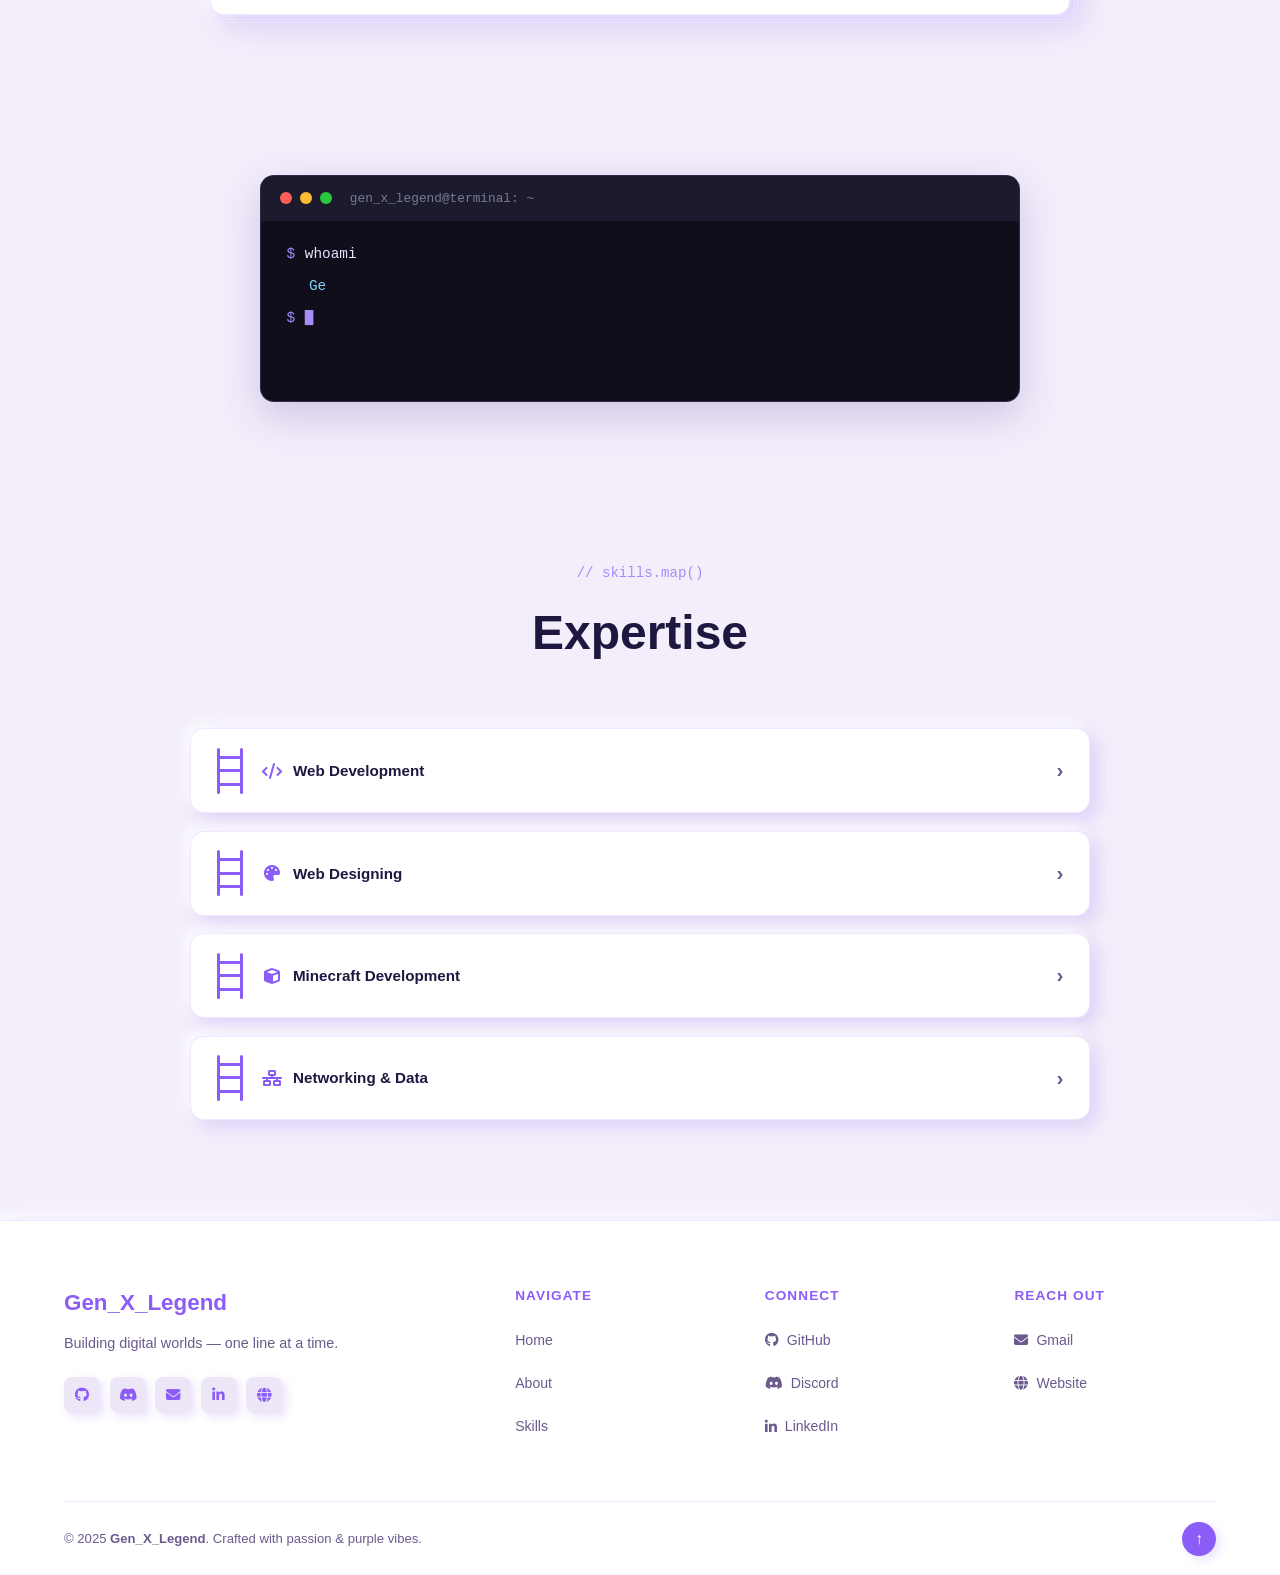
==== commit 4b75c6ed: "Update index.html" ====
--- a/index.html
+++ b/index.html
@@ -4,6 +4,8 @@
   <meta charset="UTF-8" />
   <meta name="viewport" content="width=device-width, initial-scale=1.0" />
   <title>Gen_X_Legend | Portfolio</title>
+  <title>My Portfolio</title>
+  <link rel="icon" type="image/png" href="favicon.png">
   <link rel="preconnect" href="https://fonts.googleapis.com" />
   <link href="https://fonts.googleapis.com/css2?family=Syne:wght@400;600;700;800&family=Fira+Code:wght@300;400;500&family=DM+Sans:ital,opsz,wght@0,9..40,300;0,9..40,400;0,9..40,500;1,9..40,400&display=swap" rel="stylesheet" />
   <link rel="stylesheet" href="https://cdnjs.cloudflare.com/ajax/libs/font-awesome/6.5.0/css/all.min.css" />
--- a/style.css
+++ b/style.css
@@ -1,377 +1,976 @@
-/* Core Variables & Reset */
+/* ═══════════════════════════════════════════════════════
+   GEN_X_LEGEND  —  Portfolio Stylesheet
+   Fonts: Syne (display) · DM Sans (body) · Fira Code (mono)
+   ═══════════════════════════════════════════════════════ */
+
+/* ── 1. TOKENS & THEMES ──────────────────────────────── */
 :root {
-    --primary: #8B5CF6; /* Lavender Purple */
-    --primary-light: #a78bfa;
-    --font-main: 'Outfit', sans-serif;
-    --font-funky: 'Permanent Marker', cursive;
-    --transition-speed: 0.3s;
-}
-
-/* Light Theme Variables */
-body.light-theme {
-    --bg-main: #f8f9fc;
-    --bg-card: #ffffff;
-    --text-main: #1e1e24;
-    --text-muted: #555;
-    --shadow-main: 6px 6px 15px rgba(0, 0, 0, 0.08);
-    --shadow-hover: 10px 10px 20px rgba(0, 0, 0, 0.12);
-    --glow-hover: none;
-    --depth-shadow: inset 8px 8px 15px rgba(0,0,0,0.05), inset -8px -8px 15px #ffffff;
-}
-
-/* Dark Theme Variables */
-body.dark-theme {
-    --bg-main: linear-gradient(135deg, #181820 0%, #0d0d12 100%);
-    --bg-card: #1e1e28;
-    --text-main: #f1f1f1;
-    --text-muted: #a0a0b0;
-    --shadow-main: none;
-    --shadow-hover: none;
-    --glow-hover: 0 0 20px var(--primary);
-    --depth-shadow: inset 5px 5px 20px rgba(0,0,0,0.5), inset -5px -5px 20px rgba(255,255,255,0.02);
-}
-
-* {
-    margin: 0;
-    padding: 0;
-    box-sizing: border-box;
-}
-
-html {
-    scroll-behavior: smooth;
-}
+  /* Light theme (soft lavender + white) */
+  --bg:            #f3eefa;
+  --bg-alt:        #ede6f7;
+  --surface:       #ffffff;
+  --surface-2:     #f8f4ff;
+  --text:          #1e1740;
+  --text-muted:    #6b5a8e;
+  --text-inv:      #ffffff;
+  --primary:       #8b5cf6;
+  --primary-soft:  #a78bfa;
+  --primary-pale:  #ede9fe;
+  --accent:        #c4b5fd;
+  --border:        rgba(139,92,246,.14);
+
+  /* 3-D neumorphic shadows (light) */
+  --sh-sm:  4px 4px 10px rgba(139,92,246,.18), -3px -3px 8px rgba(255,255,255,.85);
+  --sh-md:  7px 7px 18px rgba(139,92,246,.2),  -5px -5px 14px rgba(255,255,255,.9);
+  --sh-lg:  12px 12px 30px rgba(139,92,246,.22),-7px -7px 20px rgba(255,255,255,.95);
+  --sh-btn: 4px 5px 12px rgba(139,92,246,.35),  -2px -2px 6px rgba(255,255,255,.6);
+  --glow:   none;
+
+  /* Misc */
+  --radius:   14px;
+  --radius-sm: 8px;
+  --nav-bg:   rgba(243,238,250,.88);
+  --console-bg:#12101e;
+  --transition:.3s cubic-bezier(.4,0,.2,1);
+}
+
+[data-theme="dark"] {
+  --bg:            #0d0d14;
+  --bg-alt:        #111120;
+  --surface:       #15152a;
+  --surface-2:     #1a1a30;
+  --text:          #ece6ff;
+  --text-muted:    #9580c4;
+  --text-inv:      #0d0d14;
+  --primary:       #a78bfa;
+  --primary-soft:  #c4b5fd;
+  --primary-pale:  #2d1f5e;
+  --accent:        #7c3aed;
+  --border:        rgba(167,139,250,.18);
+
+  /* No shadows in dark — only glows */
+  --sh-sm:  none;
+  --sh-md:  none;
+  --sh-lg:  none;
+  --sh-btn: none;
+  --glow-sm:  0 0 14px rgba(167,139,250,.45);
+  --glow-md:  0 0 22px rgba(167,139,250,.55), 0 0 46px rgba(167,139,250,.22);
+  --glow-lg:  0 0 30px rgba(167,139,250,.65), 0 0 70px rgba(167,139,250,.28);
+
+  --nav-bg: rgba(13,13,20,.9);
+}
+
+/* ── 2. RESET & BASE ─────────────────────────────────── */
+*, *::before, *::after { box-sizing: border-box; margin: 0; padding: 0; }
+
+html { scroll-behavior: smooth; }
 
 body {
-    background: var(--bg-main);
-    color: var(--text-main);
-    font-family: var(--font-main);
-    transition: background var(--transition-speed), color var(--transition-speed);
-    min-height: 100vh;
-    display: flex;
-    flex-direction: column;
-}
-
-/* Typography Elements */
-h1, h2, h3 { color: var(--text-main); }
-.funky-text {
-    font-family: var(--font-funky);
-    font-size: 3.5rem;
-    color: var(--primary);
-    letter-spacing: 2px;
-    margin-bottom: 10px;
-}
-
-/* Navbar */
+  font-family: 'DM Sans', sans-serif;
+  background: var(--bg);
+  color: var(--text);
+  line-height: 1.65;
+  overflow-x: hidden;
+  transition: background var(--transition), color var(--transition);
+}
+
+[data-theme="dark"] body {
+  background: linear-gradient(145deg, #0d0d14 0%, #12102a 60%, #0d0d14 100%);
+  background-attachment: fixed;
+}
+
+h1,h2,h3,h4 { font-family: 'Syne', sans-serif; }
+a { text-decoration: none; color: inherit; }
+ul { list-style: none; }
+img { max-width: 100%; display: block; }
+button { cursor: pointer; font-family: inherit; border: none; background: none; }
+
+/* ── 3. SCROLLBAR ────────────────────────────────────── */
+::-webkit-scrollbar { width: 6px; }
+::-webkit-scrollbar-track { background: var(--bg); }
+::-webkit-scrollbar-thumb {
+  background: var(--primary-soft);
+  border-radius: 3px;
+}
+
+/* ── 4. NAVBAR ───────────────────────────────────────── */
 .navbar {
-    display: flex;
-    justify-content: space-between;
-    align-items: center;
-    padding: 20px 5%;
-    position: sticky;
-    top: 0;
-    background: transparent;
-    backdrop-filter: blur(10px);
-    z-index: 100;
-    animation: slideDown 0.8s ease forwards;
-}
-
-@keyframes slideDown {
-    from { transform: translateY(-100%); opacity: 0; }
-    to { transform: translateY(0); opacity: 1; }
-}
-
-.logo {
-    font-size: 1.5rem;
-    font-weight: 700;
-    color: var(--primary);
-}
+  position: fixed;
+  top: 0; left: 0; right: 0;
+  z-index: 900;
+  display: flex;
+  align-items: center;
+  padding: 0 5%;
+  height: 68px;
+  background: var(--nav-bg);
+  backdrop-filter: blur(14px);
+  -webkit-backdrop-filter: blur(14px);
+  border-bottom: 1px solid var(--border);
+  animation: navDrop .55s cubic-bezier(.34,1.56,.64,1) both;
+  box-shadow: var(--sh-sm);
+  transition: background var(--transition), box-shadow var(--transition);
+}
+[data-theme="dark"] .navbar { box-shadow: 0 1px 20px rgba(0,0,0,.6); }
+
+@keyframes navDrop {
+  from { transform: translateY(-100%); opacity: 0; }
+  to   { transform: translateY(0);     opacity: 1; }
+}
+
+.nav-brand {
+  font-family: 'Syne', sans-serif;
+  font-size: 1.25rem;
+  font-weight: 800;
+  color: var(--primary);
+  letter-spacing: -.5px;
+  white-space: nowrap;
+  flex-shrink: 0;
+  transition: color var(--transition);
+}
+[data-theme="dark"] .nav-brand { text-shadow: var(--glow-sm); }
 
 .nav-links {
-    list-style: none;
-    display: flex;
-    gap: 30px;
-    position: absolute;
-    left: 50%;
-    transform: translateX(-50%);
-}
-
-.nav-links a {
-    text-decoration: none;
-    color: var(--text-main);
-    font-weight: 500;
-    transition: color 0.2s;
-}
-
-.nav-links a:hover {
-    color: var(--primary);
-}
-
+  display: flex;
+  gap: 2.2rem;
+  flex: 1;
+  justify-content: center;
+}
+
+.nav-link {
+  font-size: .92rem;
+  font-weight: 500;
+  color: var(--text-muted);
+  padding: 4px 0;
+  position: relative;
+  transition: color var(--transition);
+}
+.nav-link::after {
+  content: '';
+  position: absolute;
+  bottom: 0; left: 0;
+  width: 0; height: 2px;
+  background: var(--primary);
+  border-radius: 2px;
+  transition: width .3s ease;
+}
+.nav-link:hover { color: var(--primary); }
+.nav-link:hover::after { width: 100%; }
+[data-theme="dark"] .nav-link:hover { text-shadow: var(--glow-sm); }
+
+/* Theme toggle */
 .theme-toggle {
-    background: var(--bg-card);
-    border: none;
-    font-size: 1.2rem;
-    color: var(--text-main);
-    cursor: pointer;
-    padding: 10px 15px;
-    border-radius: 50%;
-    box-shadow: var(--shadow-main);
-    transition: var(--transition-speed);
+  width: 38px; height: 38px;
+  border-radius: 50%;
+  display: flex; align-items: center; justify-content: center;
+  background: var(--surface);
+  color: var(--primary);
+  font-size: .9rem;
+  box-shadow: var(--sh-sm);
+  transition: all var(--transition);
+  flex-shrink: 0;
+  margin-left: .8rem;
 }
 .theme-toggle:hover {
-    box-shadow: var(--shadow-hover), var(--glow-hover);
-}
-
-/* Shared Item/Button Styling */
-.item-card {
-    background: var(--bg-card);
-    border-radius: 15px;
-    padding: 20px;
-    box-shadow: var(--shadow-main);
-    transition: all var(--transition-speed);
-}
-.item-card:hover {
-    transform: translateY(-5px);
-    box-shadow: var(--shadow-hover), var(--glow-hover);
-}
-
-/* Section 1: Hero */
-.hero {
-    display: flex;
-    align-items: center;
-    justify-content: space-between;
-    padding: 80px 10%;
-    gap: 50px;
-}
-
-.hero-text p {
-    font-size: 1.2rem;
-    color: var(--text-muted);
-    margin-bottom: 30px;
-}
-
-.social-links {
-    display: flex;
-    gap: 15px;
-}
-
-.social-links a {
-    display: flex;
-    align-items: center;
-    justify-content: center;
-    width: 50px;
-    height: 50px;
-    border-radius: 50%;
-    background: var(--bg-card);
-    color: var(--text-main);
-    font-size: 1.5rem;
-    text-decoration: none;
-    box-shadow: var(--shadow-main);
-    transition: var(--transition-speed);
-}
-
-.social-links a:hover {
-    color: var(--primary);
-    box-shadow: var(--shadow-hover), var(--glow-hover);
-    transform: scale(1.1);
-}
-
-.hero-image img {
-    width: 350px;
-    height: 350px;
-    object-fit: cover;
-    border-radius: 30px;
-    box-shadow: var(--shadow-main);
-    border: 4px solid var(--primary);
-}
-.hero-image img:hover {
-    box-shadow: var(--shadow-hover), var(--glow-hover);
-}
-
-/* Section 2: About (3D Depth) */
+  background: var(--primary);
+  color: #fff;
+}
+[data-theme="dark"] .theme-toggle:hover { box-shadow: var(--glow-sm); }
+
+/* Show correct icon */
+.sun-icon { display: none; }
+.moon-icon { display: block; }
+[data-theme="dark"] .sun-icon  { display: block; }
+[data-theme="dark"] .moon-icon { display: none; }
+
+/* Hamburger */
+.hamburger {
+  display: none;
+  flex-direction: column;
+  gap: 5px;
+  padding: 6px;
+  margin-left: .6rem;
+}
+.hamburger span {
+  width: 22px; height: 2px;
+  background: var(--primary);
+  border-radius: 2px;
+  transition: all .3s ease;
+}
+.hamburger.open span:nth-child(1) { transform: translateY(7px) rotate(45deg); }
+.hamburger.open span:nth-child(2) { opacity: 0; }
+.hamburger.open span:nth-child(3) { transform: translateY(-7px) rotate(-45deg); }
+
+/* Mobile menu */
+.mobile-menu {
+  position: fixed;
+  top: 68px; left: 0; right: 0;
+  z-index: 800;
+  background: var(--surface);
+  display: flex;
+  flex-direction: column;
+  padding: 1rem 5%;
+  gap: .5rem;
+  border-bottom: 1px solid var(--border);
+  transform: translateY(-110%);
+  opacity: 0;
+  transition: transform .35s ease, opacity .35s ease;
+  box-shadow: 0 8px 24px rgba(0,0,0,.12);
+}
+.mobile-menu.open { transform: translateY(0); opacity: 1; }
+.mob-link {
+  padding: .75rem 1rem;
+  font-weight: 500;
+  color: var(--text-muted);
+  border-radius: var(--radius-sm);
+  transition: all var(--transition);
+}
+.mob-link:hover { background: var(--primary-pale); color: var(--primary); }
+
+/* ── 5. LANDING ──────────────────────────────────────── */
+.landing-section {
+  min-height: 100vh;
+  padding: 100px 5% 60px;
+  position: relative;
+  display: flex;
+  flex-direction: column;
+  align-items: center;
+  justify-content: center;
+  overflow: hidden;
+}
+
+/* Particle canvas area */
+.particles {
+  position: absolute;
+  inset: 0;
+  pointer-events: none;
+  overflow: hidden;
+  z-index: 0;
+}
+.particle {
+  position: absolute;
+  border-radius: 50%;
+  background: var(--primary-soft);
+  opacity: 0;
+  animation: floatParticle linear infinite;
+}
+[data-theme="dark"] .particle {
+  background: var(--primary);
+  box-shadow: 0 0 6px var(--primary);
+}
+
+@keyframes floatParticle {
+  0%   { transform: translateY(0) translateX(0); opacity: 0; }
+  10%  { opacity: .5; }
+  90%  { opacity: .3; }
+  100% { transform: translateY(-90vh) translateX(var(--drift,20px)); opacity: 0; }
+}
+
+.landing-container {
+  position: relative;
+  z-index: 1;
+  display: flex;
+  align-items: center;
+  justify-content: space-between;
+  gap: 4rem;
+  width: 100%;
+  max-width: 1140px;
+}
+
+/* Landing text */
+.landing-text { flex: 1; }
+
+.greeting-line {
+  font-family: 'Fira Code', monospace;
+  font-size: 1.1rem;
+  color: var(--primary-soft);
+  margin-bottom: .4rem;
+  animation: fadeUp .6s .3s both;
+}
+
+.hero-name {
+  font-size: clamp(2.4rem, 5.5vw, 4rem);
+  font-weight: 800;
+  line-height: 1.1;
+  color: var(--text);
+  margin-bottom: .8rem;
+  animation: fadeUp .6s .5s both;
+}
+.x-highlight {
+  color: var(--primary);
+  font-style: italic;
+}
+[data-theme="dark"] .hero-name { text-shadow: 0 0 40px rgba(167,139,250,.2); }
+
+.hero-tagline {
+  font-family: 'Fira Code', monospace;
+  font-size: 1.05rem;
+  color: var(--primary-soft);
+  min-height: 1.6rem;
+  margin-bottom: 2rem;
+  animation: fadeUp .6s .7s both;
+}
+.cursor-blink {
+  animation: blink .7s step-end infinite;
+  color: var(--primary);
+}
+@keyframes blink { 0%,100%{opacity:1} 50%{opacity:0} }
+
+/* Social strip */
+.social-strip {
+  display: flex;
+  gap: .7rem;
+  flex-wrap: wrap;
+  margin-bottom: 2rem;
+  animation: fadeUp .6s .9s both;
+}
+.soc-btn {
+  width: 42px; height: 42px;
+  display: flex; align-items: center; justify-content: center;
+  border-radius: 10px;
+  background: var(--surface);
+  color: var(--primary);
+  font-size: 1rem;
+  box-shadow: var(--sh-sm);
+  transition: all var(--transition);
+}
+.soc-btn:hover {
+  background: var(--primary);
+  color: #fff;
+  transform: translateY(-3px);
+}
+[data-theme="dark"] .soc-btn { border: 1px solid var(--border); }
+[data-theme="dark"] .soc-btn:hover { box-shadow: var(--glow-sm); border-color: var(--primary); }
+
+/* CTA buttons */
+.hero-cta {
+  display: flex;
+  gap: 1rem;
+  flex-wrap: wrap;
+  animation: fadeUp .6s 1.1s both;
+}
+.btn-primary, .btn-outline {
+  padding: .75rem 2rem;
+  border-radius: 10px;
+  font-family: 'Syne', sans-serif;
+  font-weight: 700;
+  font-size: .95rem;
+  transition: all var(--transition);
+}
+.btn-primary {
+  background: var(--primary);
+  color: #fff;
+  box-shadow: var(--sh-btn);
+}
+.btn-primary:hover { background: var(--primary-soft); transform: translateY(-2px); }
+.btn-outline {
+  border: 2px solid var(--primary);
+  color: var(--primary);
+  box-shadow: var(--sh-sm);
+}
+.btn-outline:hover { background: var(--primary-pale); transform: translateY(-2px); }
+
+[data-theme="dark"] .btn-primary:hover  { box-shadow: var(--glow-md); }
+[data-theme="dark"] .btn-outline:hover  { box-shadow: var(--glow-sm); }
+
+/* Avatar */
+.landing-avatar {
+  position: relative;
+  flex-shrink: 0;
+  width: 320px; height: 320px;
+  display: flex; align-items: center; justify-content: center;
+  animation: fadeLeft .8s .4s both;
+}
+
+.avatar-wrap {
+  position: relative;
+  width: 220px; height: 220px;
+}
+.avatar-img, .avatar-fallback {
+  width: 200px; height: 200px;
+  border-radius: 50%;
+  position: absolute;
+  top: 10px; left: 10px;
+  object-fit: cover;
+}
+.avatar-fallback {
+  display: none;
+  align-items: center; justify-content: center;
+  background: linear-gradient(135deg, var(--primary), var(--accent));
+  color: #fff;
+  font-family: 'Syne', sans-serif;
+  font-size: 2.6rem;
+  font-weight: 800;
+}
+
+/* Spinning rings */
+.avatar-ring-1, .avatar-ring-2 {
+  position: absolute;
+  border-radius: 50%;
+  top: 0; left: 0;
+  width: 220px; height: 220px;
+}
+.avatar-ring-1 {
+  border: 3px solid transparent;
+  background: linear-gradient(var(--surface),var(--surface)) padding-box,
+              linear-gradient(135deg, var(--primary), var(--accent), var(--primary)) border-box;
+  animation: spin 5s linear infinite;
+}
+.avatar-ring-2 {
+  border: 2px dashed var(--primary-pale);
+  animation: spin 10s linear infinite reverse;
+}
+@keyframes spin { to { transform: rotate(360deg); } }
+
+[data-theme="dark"] .avatar-ring-1 {
+  box-shadow: var(--glow-sm);
+}
+
+/* Floating badges */
+.float-badge {
+  position: absolute;
+  background: var(--surface);
+  color: var(--primary);
+  font-family: 'Syne', sans-serif;
+  font-size: .78rem;
+  font-weight: 700;
+  padding: .38rem .85rem;
+  border-radius: 20px;
+  white-space: nowrap;
+  box-shadow: var(--sh-sm);
+  border: 1px solid var(--border);
+}
+.float-badge i { margin-right: .3rem; }
+.b1 { top: 10px;  right: -20px; animation: floatBadge 3.5s ease-in-out infinite; }
+.b2 { bottom: 60px; left: -30px; animation: floatBadge 4s   ease-in-out infinite .8s; }
+.b3 { bottom: 10px;  right: -10px; animation: floatBadge 3.8s ease-in-out infinite 1.5s; }
+@keyframes floatBadge {
+  0%,100% { transform: translateY(0); }
+  50%      { transform: translateY(-8px); }
+}
+[data-theme="dark"] .float-badge { box-shadow: var(--glow-sm); border-color: var(--primary); }
+
+/* Scroll hint */
+.scroll-hint {
+  position: absolute;
+  bottom: 28px; left: 50%;
+  transform: translateX(-50%);
+  z-index: 1;
+}
+.scroll-wheel {
+  width: 24px; height: 38px;
+  border: 2px solid var(--primary-soft);
+  border-radius: 12px;
+  position: relative;
+  opacity: .6;
+}
+.scroll-wheel::after {
+  content: '';
+  position: absolute;
+  top: 6px; left: 50%;
+  transform: translateX(-50%);
+  width: 4px; height: 7px;
+  background: var(--primary-soft);
+  border-radius: 2px;
+  animation: scrollDot 1.8s ease-in-out infinite;
+}
+@keyframes scrollDot {
+  0%,100% { top: 6px; opacity: 1; }
+  100%     { top: 22px; opacity: 0; }
+}
+
+/* ── 6. SECTION SHARED ───────────────────────────────── */
+.section-label-wrap {
+  text-align: center;
+  margin-bottom: 3.5rem;
+}
+.sec-tag {
+  font-family: 'Fira Code', monospace;
+  font-size: .88rem;
+  color: var(--primary-soft);
+  display: block;
+  margin-bottom: .5rem;
+}
+.sec-title {
+  font-size: clamp(2rem, 4vw, 3rem);
+  font-weight: 800;
+  color: var(--text);
+}
+[data-theme="dark"] .sec-title { text-shadow: 0 0 30px rgba(167,139,250,.2); }
+
+/* ── 7. ABOUT ────────────────────────────────────────── */
 .about-section {
-    padding: 60px 10%;
-}
-
-.depth-container {
-    background: var(--bg-card);
-    border-radius: 20px;
-    padding: 50px;
-    box-shadow: var(--depth-shadow);
-    display: flex;
-    flex-direction: column;
-    align-items: center;
+  padding: 110px 5% 90px;
+  position: relative;
+}
+
+.about-layout { display: flex; justify-content: center; }
+
+/* 3-D depth card */
+.depth-card {
+  position: relative;
+  max-width: 860px;
+  width: 100%;
+  transform-style: preserve-3d;
+  transform: perspective(900px) rotateX(0) rotateY(0);
+  transition: transform .08s linear;
+  border-radius: var(--radius);
+}
+
+/* Ghost layers that create depth illusion */
+.depth-bg-layer {
+  position: absolute;
+  inset: 0;
+  border-radius: var(--radius);
+  background: var(--surface-2);
+  border: 1px solid var(--border);
+}
+.l3 { transform: translate(10px,10px); opacity: .25; }
+.l2 { transform: translate(6px,6px);  opacity: .45; }
+.l1 { transform: translate(3px,3px);  opacity: .7;  }
+[data-theme="dark"] .l3 { box-shadow: var(--glow-sm); }
+
+.depth-card-inner {
+  position: relative;
+  z-index: 2;
+  background: var(--surface);
+  border: 1px solid var(--border);
+  border-radius: var(--radius);
+  padding: 3rem 3.5rem;
+  box-shadow: var(--sh-lg);
+  transition: box-shadow var(--transition);
+}
+[data-theme="dark"] .depth-card-inner {
+  box-shadow: 0 4px 40px rgba(0,0,0,.5);
+}
+[data-theme="dark"] .depth-card:hover .depth-card-inner {
+  box-shadow: var(--glow-md);
+}
+
+.about-intro, .about-body {
+  font-size: 1.05rem;
+  color: var(--text);
+  margin-bottom: 1.2rem;
+  line-height: 1.8;
+}
+.hi {
+  font-style: normal;
+  color: var(--primary);
+  font-weight: 600;
+}
+[data-theme="dark"] .hi { text-shadow: 0 0 10px rgba(167,139,250,.4); }
+
+/* Stats */
+.stats-row {
+  display: flex;
+  align-items: center;
+  gap: 0;
+  margin-top: 2.5rem;
+  flex-wrap: wrap;
+}
+.stat-box {
+  flex: 1; min-width: 120px;
+  display: flex; flex-direction: column;
+  align-items: center; gap: .3rem;
+  padding: 1.2rem;
+}
+.stat-num-wrap {
+  display: flex;
+  align-items: baseline;
+  gap: .1rem;
+}
+.stat-num {
+  font-family: 'Syne', sans-serif;
+  font-size: 2.8rem;
+  font-weight: 800;
+  color: var(--primary);
+  line-height: 1;
+}
+.stat-plus { font-size: 1.6rem; color: var(--primary); font-weight: 700; }
+.stat-lbl  { font-size: .82rem; color: var(--text-muted); text-align: center; line-height: 1.4; }
+.stat-divider {
+  width: 1px;
+  height: 60px;
+  background: var(--border);
+  flex-shrink: 0;
+}
+
+/* ── 8. CONSOLE ──────────────────────────────────────── */
+.console-section {
+  padding: 70px 5%;
+  display: flex;
+  justify-content: center;
+}
+
+.console-window {
+  width: 100%;
+  max-width: 760px;
+  border-radius: var(--radius);
+  overflow: hidden;
+  background: #0f0e1a;
+  border: 1px solid rgba(167,139,250,.22);
+  box-shadow: var(--sh-lg);
+  font-family: 'Fira Code', monospace;
+  transition: box-shadow var(--transition);
+}
+[data-theme="dark"] .console-window { box-shadow: var(--glow-md); }
+[data-theme="light"] .console-window { box-shadow: 0 14px 40px rgba(100,70,180,.25); }
+
+.console-titlebar {
+  display: flex;
+  align-items: center;
+  gap: .5rem;
+  padding: .75rem 1.2rem;
+  background: #1c1b2e;
+}
+.dot { width: 12px; height: 12px; border-radius: 50%; }
+.dot-r { background: #ff5f57; }
+.dot-y { background: #febc2e; }
+.dot-g { background: #28c840; }
+.console-title-text {
+  margin-left: .6rem;
+  font-size: .8rem;
+  color: #7b7a9a;
+}
+
+.console-body {
+  padding: 1.4rem 1.6rem 1.8rem;
+  display: flex;
+  flex-direction: column;
+  gap: .5rem;
+  min-height: 180px;
+}
+.c-line {
+  font-size: .9rem;
+  display: flex;
+  align-items: baseline;
+  gap: .6rem;
+  white-space: pre-wrap;
+  word-break: break-word;
+}
+.c-prompt  { color: #a78bfa; }
+.c-cmd     { color: #e8e0ff; }
+.c-resp    { color: #7dd3fc; padding-left: 1.4rem; }
+.c-success { color: #86efac; padding-left: 1.4rem; }
+.c-cursor  { color: #a78bfa; animation: blink .7s step-end infinite; }
+
+/* ── 9. SKILLS SECTION ───────────────────────────────── */
+.skills-section {
+  padding: 90px 5% 100px;
+}
+
+.skills-grid {
+  max-width: 900px;
+  margin: 0 auto;
+  display: flex;
+  flex-direction: column;
+  gap: 1.1rem;
+}
+
+/* Ladder block */
+.ladder-block {
+  background: var(--surface);
+  border: 1px solid var(--border);
+  border-radius: var(--radius);
+  overflow: hidden;
+  box-shadow: var(--sh-md);
+  transition: box-shadow var(--transition), transform var(--transition);
+}
+[data-theme="dark"] .ladder-block { box-shadow: none; }
+[data-theme="dark"] .ladder-block:hover { box-shadow: var(--glow-md); }
+[data-theme="light"] .ladder-block:hover { transform: translateY(-2px); }
+
+/* Trigger button */
+.ladder-trigger {
+  width: 100%;
+  display: flex;
+  align-items: center;
+  gap: 1.2rem;
+  padding: 1.15rem 1.6rem;
+  background: none;
+  color: var(--text);
+  font-size: .95rem;
+  font-weight: 600;
+  font-family: 'Syne', sans-serif;
+  transition: background var(--transition);
+}
+.ladder-trigger:hover { background: var(--primary-pale); }
+[data-theme="dark"] .ladder-trigger:hover { background: rgba(167,139,250,.07); }
+
+/* Ladder icon (left) */
+.ladder-icon {
+  flex-shrink: 0;
+  width: 26px;
+  position: relative;
+  display: flex;
+  justify-content: space-between;
+  height: 46px;
+  transition: height .5s ease;
+}
+.lp {
+  width: 3px;
+  background: var(--primary);
+  border-radius: 2px;
+  display: block;
+  height: 100%;
+  transition: all var(--transition);
+}
+.rungs {
+  position: absolute;
+  top: 8px; bottom: 8px;
+  left: 0; right: 0;
+  display: flex;
+  flex-direction: column;
+  justify-content: space-between;
+}
+.rung {
+  display: block;
+  height: 3px;
+  background: var(--primary);
+  border-radius: 2px;
+  transition: background var(--transition);
+}
+/* When open: ladder extends and glows */
+.ladder-block.open .ladder-icon { height: 62px; }
+[data-theme="dark"] .ladder-block.open .lp,
+[data-theme="dark"] .ladder-block.open .rung {
+  box-shadow: 0 0 6px var(--primary);
+}
+
+/* Category icon & label */
+.cat-icon {
+  font-size: 1rem;
+  color: var(--primary);
+  width: 20px;
+  text-align: center;
+}
+.trigger-label {
+  display: flex;
+  align-items: center;
+  gap: .7rem;
+  flex: 1;
+}
+
+/* Arrow */
+.trigger-arrow {
+  font-size: 1.3rem;
+  color: var(--text-muted);
+  margin-left: auto;
+  transition: transform .35s ease, color var(--transition);
+  line-height: 1;
+}
+.ladder-block.open .trigger-arrow {
+  transform: rotate(90deg);
+  color: var(--primary);
+}
+
+/* Skill panel */
+.skill-panel {
+  max-height: 0;
+  overflow: hidden;
+  transition: max-height .55s cubic-bezier(.4,0,.2,1),
+              padding .4s ease;
+}
+.skill-panel.open {
+  max-height: 600px;
+}
+
+.bars-wrap {
+  padding: .5rem 1.6rem 1.6rem 4.2rem;
+  display: flex;
+  flex-direction: column;
+  gap: 1.1rem;
+}
+
+/* Individual bar */
+.s-bar {
+  display: flex;
+  align-items: center;
+  gap: 1rem;
+}
+.s-name {
+  font-size: .88rem;
+  color: var(--text-muted);
+  width: 170px;
+  flex-shrink: 0;
+}
+.track {
+  flex: 1;
+  height: 8px;
+  background: var(--bg-alt);
+  border-radius: 4px;
+  overflow: hidden;
+  box-shadow: inset 1px 1px 3px rgba(0,0,0,.1);
+}
+.fill {
+  height: 100%;
+  width: 0;
+  border-radius: 4px;
+  background: linear-gradient(90deg, var(--primary), var(--primary-soft));
+  transition: width .9s cubic-bezier(.4,0,.2,1);
+}
+[data-theme="dark"] .fill { box-shadow: 0 0 8px var(--primary); }
+.s-pct {
+  font-family: 'Fira Code', monospace;
+  font-size: .8rem;
+  color: var(--primary);
+  width: 38px;
+  text-align: right;
+  flex-shrink: 0;
+}
+
+/* ── 10. FOOTER ──────────────────────────────────────── */
+.site-footer {
+  background: var(--surface);
+  border-top: 1px solid var(--border);
+  box-shadow: var(--sh-md);
+  padding: 0 5%;
+  transition: background var(--transition), box-shadow var(--transition);
+}
+[data-theme="dark"] .site-footer {
+  background: #0e0e1a;
+  box-shadow: 0 -4px 30px rgba(0,0,0,.4);
+}
+
+.footer-top {
+  display: grid;
+  grid-template-columns: 2fr 1fr 1fr 1fr;
+  gap: 3rem;
+  padding: 4rem 0 3rem;
+}
+
+.footer-logo {
+  font-family: 'Syne', sans-serif;
+  font-size: 1.4rem;
+  font-weight: 800;
+  color: var(--primary);
+  display: block;
+  margin-bottom: .6rem;
+}
+[data-theme="dark"] .footer-logo { text-shadow: var(--glow-sm); }
+
+.footer-brand p {
+  font-size: .9rem;
+  color: var(--text-muted);
+  margin-bottom: 1.4rem;
+  line-height: 1.6;
+}
+
+.footer-socials {
+  display: flex;
+  gap: .6rem;
+  flex-wrap: wrap;
+}
+.footer-socials a {
+  width: 36px; height: 36px;
+  border-radius: 8px;
+  display: flex; align-items: center; justify-content: center;
+  background: var(--bg-alt);
+  color: var(--primary);
+  font-size: .9rem;
+  box-shadow: var(--sh-sm);
+  transition: all var(--transition);
+}
+.footer-socials a:hover { background: var(--primary); color: #fff; transform: translateY(-2px); }
+[data-theme="dark"] .footer-socials a:hover { box-shadow: var(--glow-sm); }
+
+.footer-col h4 {
+  font-size: .85rem;
+  font-weight: 700;
+  color: var(--primary);
+  letter-spacing: .08em;
+  text-transform: uppercase;
+  margin-bottom: 1rem;
+}
+.footer-col a {
+  display: flex;
+  align-items: center;
+  gap: .5rem;
+  font-size: .88rem;
+  color: var(--text-muted);
+  margin-bottom: .65rem;
+  padding: .3rem 0;
+  transition: color var(--transition), transform var(--transition);
+}
+.footer-col a:hover { color: var(--primary); transform: translateX(4px); }
+[data-theme="dark"] .footer-col a:hover { text-shadow: var(--glow-sm); }
+
+.footer-bottom {
+  display: flex;
+  align-items: center;
+  justify-content: space-between;
+  padding: 1.2rem 0;
+  border-top: 1px solid var(--border);
+  font-size: .82rem;
+  color: var(--text-muted);
+}
+.back-top {
+  width: 34px; height: 34px;
+  border-radius: 50%;
+  background: var(--primary);
+  color: #fff;
+  font-size: 1rem;
+  display: flex; align-items: center; justify-content: center;
+  box-shadow: var(--sh-sm);
+  transition: all var(--transition);
+}
+.back-top:hover { background: var(--primary-soft); transform: translateY(-3px); }
+[data-theme="dark"] .back-top:hover { box-shadow: var(--glow-sm); }
+
+/* ── 11. SHARED ANIMATIONS ───────────────────────────── */
+@keyframes fadeUp {
+  from { opacity: 0; transform: translateY(24px); }
+  to   { opacity: 1; transform: translateY(0); }
+}
+@keyframes fadeLeft {
+  from { opacity: 0; transform: translateX(40px); }
+  to   { opacity: 1; transform: translateX(0); }
+}
+
+/* Scroll-reveal utility */
+.reveal {
+  opacity: 0;
+  transform: translateY(30px);
+  transition: opacity .7s ease, transform .7s ease;
+}
+.reveal.visible {
+  opacity: 1;
+  transform: translateY(0);
+}
+.reveal-d1 { transition-delay: .15s; }
+.reveal-d2 { transition-delay: .3s; }
+.reveal-d3 { transition-delay: .45s; }
+
+/* ── 12. RESPONSIVE ──────────────────────────────────── */
+@media (max-width: 900px) {
+  .nav-links { display: none; }
+  .hamburger { display: flex; }
+
+  .landing-container {
+    flex-direction: column-reverse;
+    gap: 2.5rem;
     text-align: center;
-    gap: 40px;
-}
-
-.about-text h2 {
-    font-size: 2.5rem;
-    margin-bottom: 15px;
-    color: var(--primary);
-}
-
-.stats {
-    display: flex;
-    gap: 30px;
-    justify-content: center;
-    flex-wrap: wrap;
-}
-
-.stat-box {
-    background: var(--bg-main);
-    padding: 20px 40px;
-    border-radius: 15px;
-    box-shadow: var(--shadow-main);
-    transition: var(--transition-speed);
-}
-.stat-box:hover {
-    box-shadow: var(--shadow-hover), var(--glow-hover);
-}
-.stat-box h3 {
-    font-size: 2rem;
-    color: var(--primary);
-}
-
-/* Section 3: Skills Accordion */
-.skills-section {
-    padding: 60px 10%;
-}
-
-.skills-section h2 {
-    font-size: 2.5rem;
-    text-align: center;
-    margin-bottom: 40px;
-    color: var(--primary);
-}
-
-.accordion {
-    display: flex;
-    flex-direction: column;
-    gap: 20px;
-    max-width: 800px;
-    margin: 0 auto;
-}
-
-.accordion-item {
-    background: var(--bg-card);
-    border-radius: 12px;
-    box-shadow: var(--shadow-main);
-    overflow: hidden;
-    transition: var(--transition-speed);
-}
-
-.accordion-item:hover {
-    box-shadow: var(--shadow-hover), var(--glow-hover);
-}
-
-.accordion-header {
-    padding: 20px 25px;
-    display: flex;
-    align-items: center;
-    cursor: pointer;
-    font-weight: bold;
-    font-size: 1.2rem;
-    user-select: none;
-}
-
-.ladder-icon {
-    color: var(--primary);
-    margin-right: 15px;
-    font-size: 1.2rem;
-}
-
-.arrow {
-    margin-left: auto;
-    transition: transform 0.3s;
-}
-
-.accordion-content {
-    max-height: 0;
-    overflow: hidden;
-    padding: 0 25px;
-    transition: max-height 0.4s ease, padding 0.4s ease;
-}
-
-.accordion-item.active .accordion-content {
-    padding: 0 25px 25px 25px;
-}
-
-.accordion-item.active .arrow {
-    transform: rotate(180deg);
-}
-
-/* Skill Bars */
-.skill-bar {
-    display: flex;
-    align-items: center;
-    margin-top: 15px;
-    gap: 15px;
-}
-
-.skill-name {
-    width: 120px;
-    font-size: 0.95rem;
-}
-
-.bar-bg {
-    flex: 1;
-    height: 10px;
-    background: var(--bg-main);
-    border-radius: 10px;
-    overflow: hidden;
-    box-shadow: inset 2px 2px 5px rgba(0,0,0,0.1);
-}
-
-body.dark-theme .bar-bg {
-    box-shadow: inset 2px 2px 5px rgba(0,0,0,0.5);
-}
-
-.bar-fill {
-    height: 100%;
-    background: var(--primary);
-    border-radius: 10px;
-}
-
-.skill-percent {
-    width: 40px;
-    text-align: right;
-    font-weight: bold;
-    color: var(--primary);
-}
-
-/* Footer */
-footer {
-    text-align: center;
-    padding: 30px;
-    margin-top: auto;
-    color: var(--text-muted);
-}
-
-/* Mobile Responsiveness */
-@media (max-width: 768px) {
-    .navbar {
-        flex-direction: column;
-        gap: 15px;
-    }
-    .nav-links {
-        position: relative;
-        left: 0;
-        transform: none;
-    }
-    .hero {
-        flex-direction: column-reverse;
-        text-align: center;
-        padding: 40px 5%;
-    }
-    .social-links {
-        justify-content: center;
-    }
-    .funky-text {
-        font-size: 2.5rem;
-    }
-    .hero-image img {
-        width: 250px;
-        height: 250px;
-    }
-}
-
+  }
+  .landing-avatar { width: 260px; height: 260px; }
+  .social-strip { justify-content: center; }
+  .hero-cta { justify-content: center; }
+
+  .footer-top {
+    grid-template-columns: 1fr 1fr;
+    gap: 2rem;
+  }
+  .footer-brand { grid-column: 1 / -1; }
+}
+
+@media (max-width: 600px) {
+  .landing-section { padding: 90px 5% 50px; }
+  .depth-card-inner { padding: 2rem 1.6rem; }
+  .stats-row { flex-direction: column; gap: 1rem; }
+  .stat-divider { width: 60px; height: 1px; }
+  .bars-wrap { padding: .5rem 1.2rem 1.4rem 1.2rem; }
+  .s-bar { flex-wrap: wrap; }
+  .s-name { width: 100%; }
+  .footer-top { grid-template-columns: 1fr; }
+  .footer-bottom { flex-direction: column; gap: .8rem; }
+  .b1, .b2, .b3 { display: none; }
+  .landing-avatar { width: 220px; height: 220px; }
+}
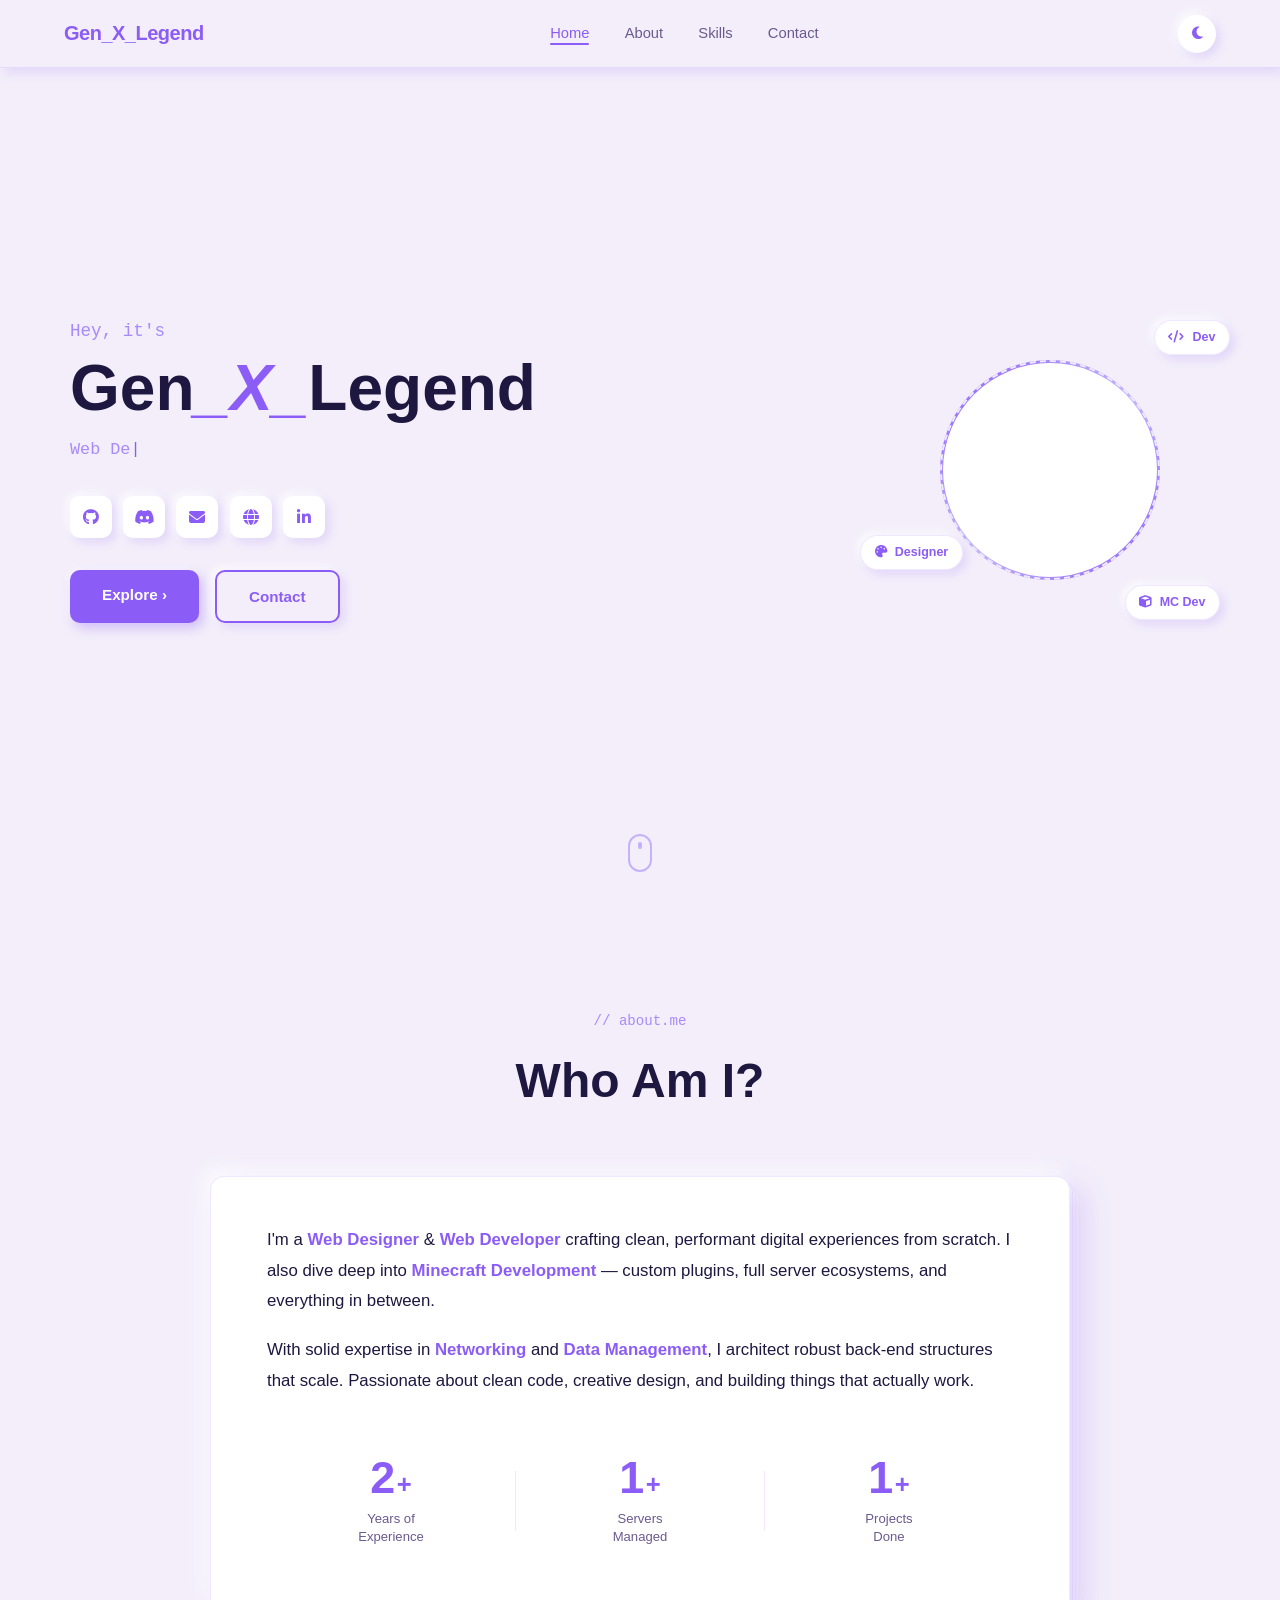
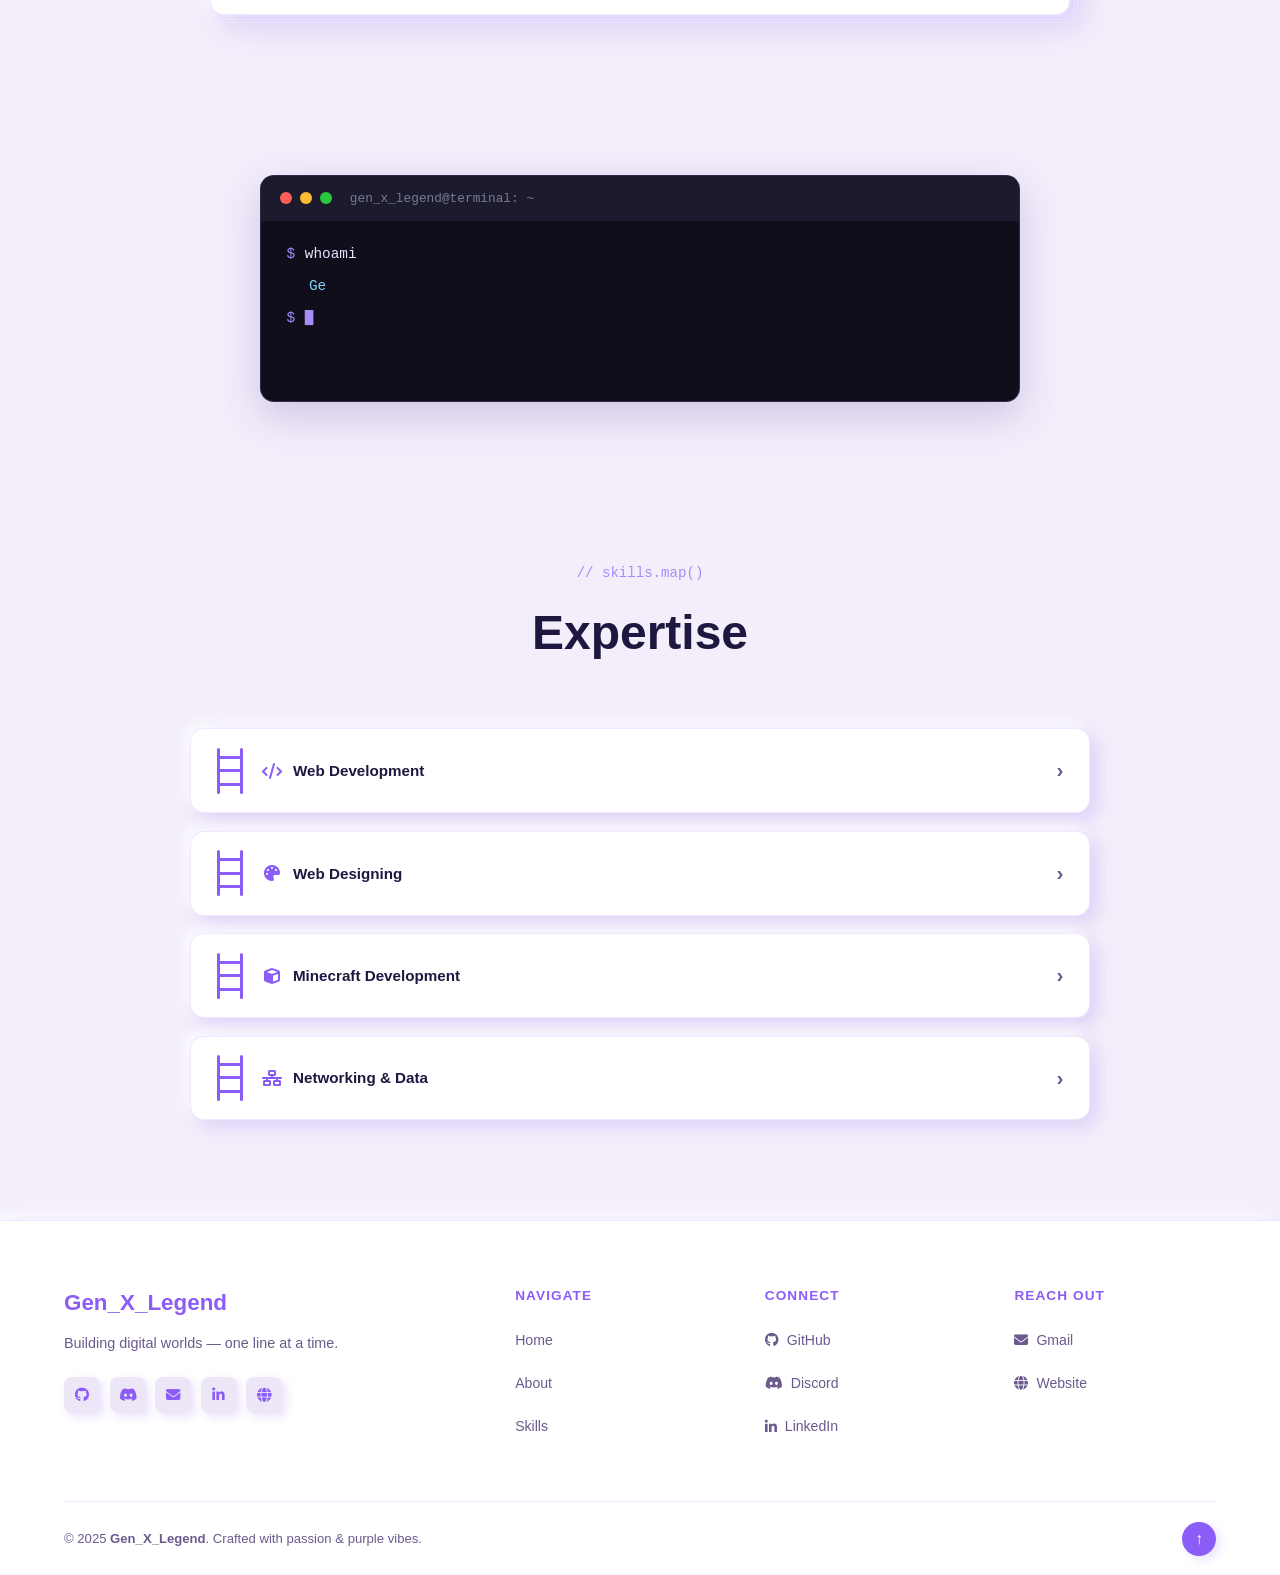
==== commit 5f9d77ad: "Update index.html" ====
--- a/index.html
+++ b/index.html
@@ -67,8 +67,7 @@
       <!-- Right: Avatar -->
       <div class="landing-avatar">
         <div class="avatar-wrap">
-          <!-- Replace src with your actual photo -->
-          <img src="your-photo.jpg" alt="Gen_X_Legend"
+          <img src="favicon.png" alt="Gen_X_Legend"
                class="avatar-img" id="avatarImg"
                onerror="document.getElementById('avatarFallback').style.display='flex'; this.style.display='none';" />
           <div class="avatar-fallback" id="avatarFallback">GXL</div>
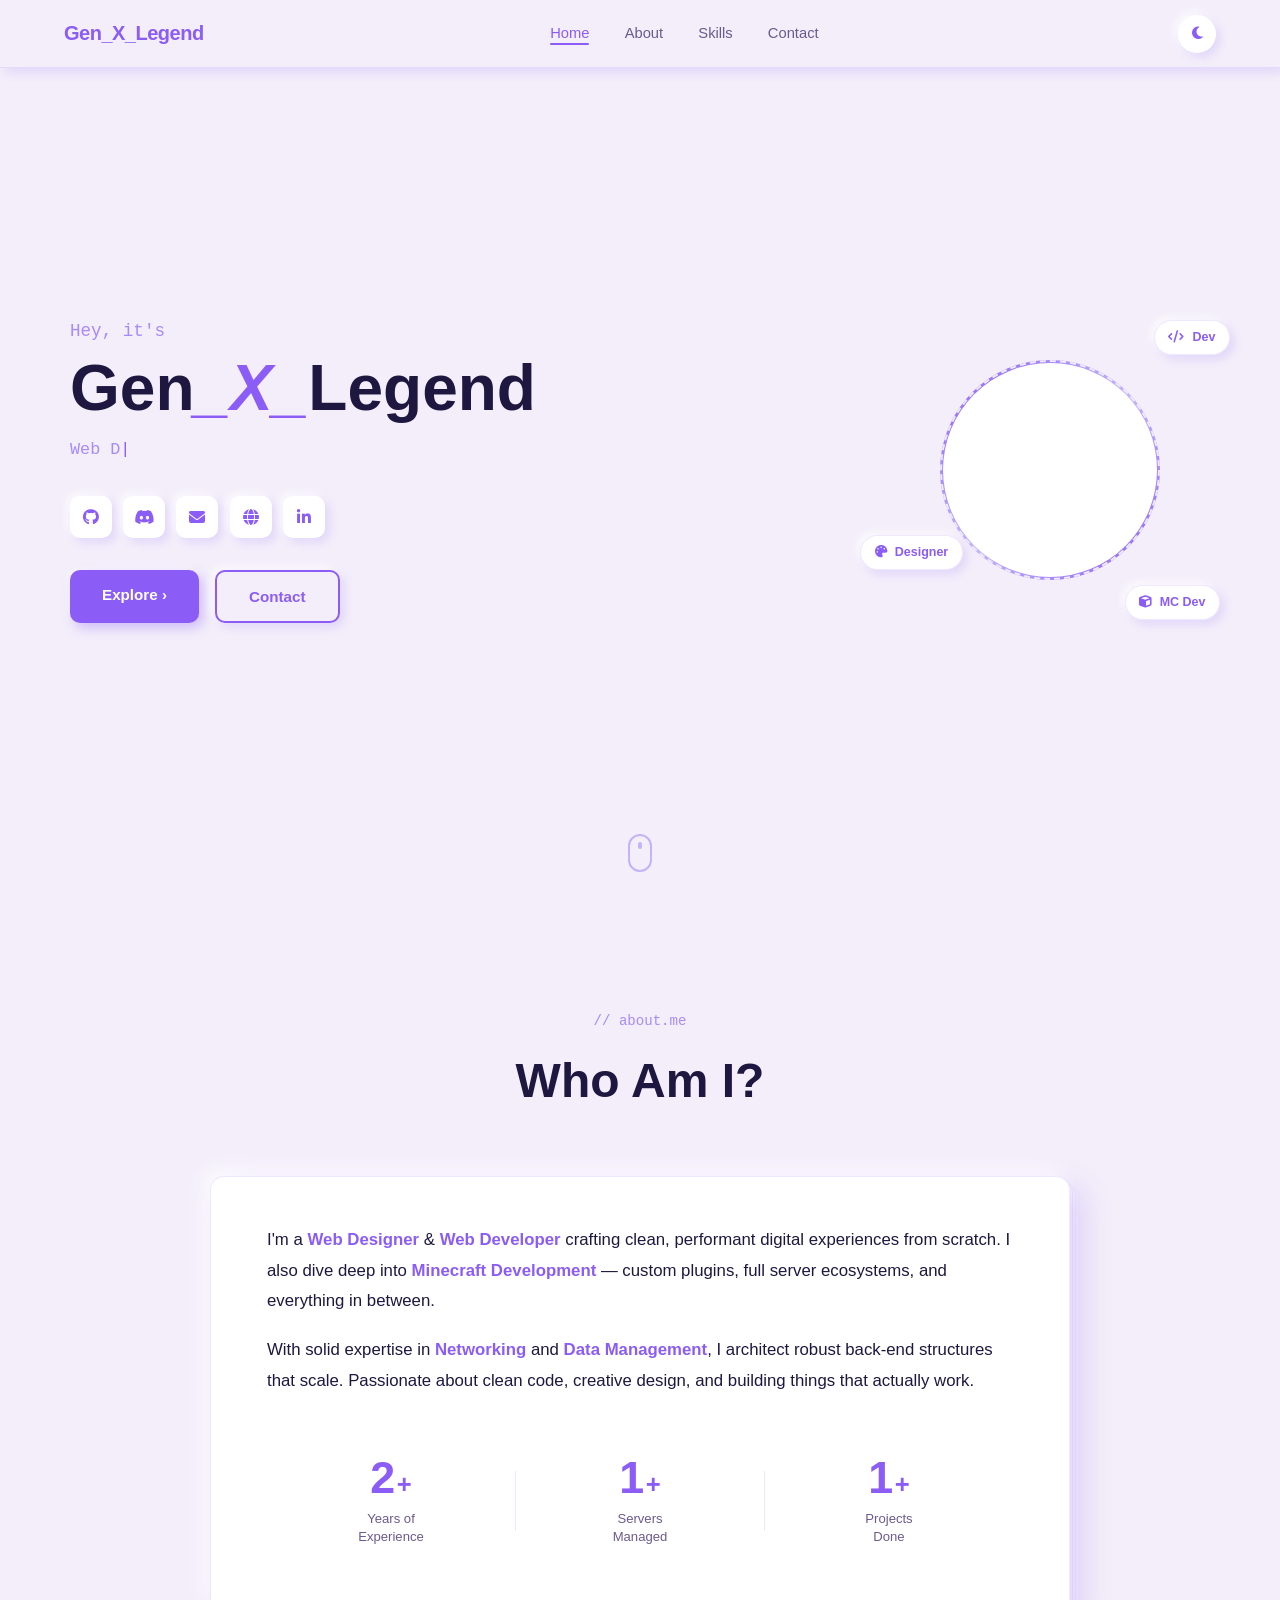
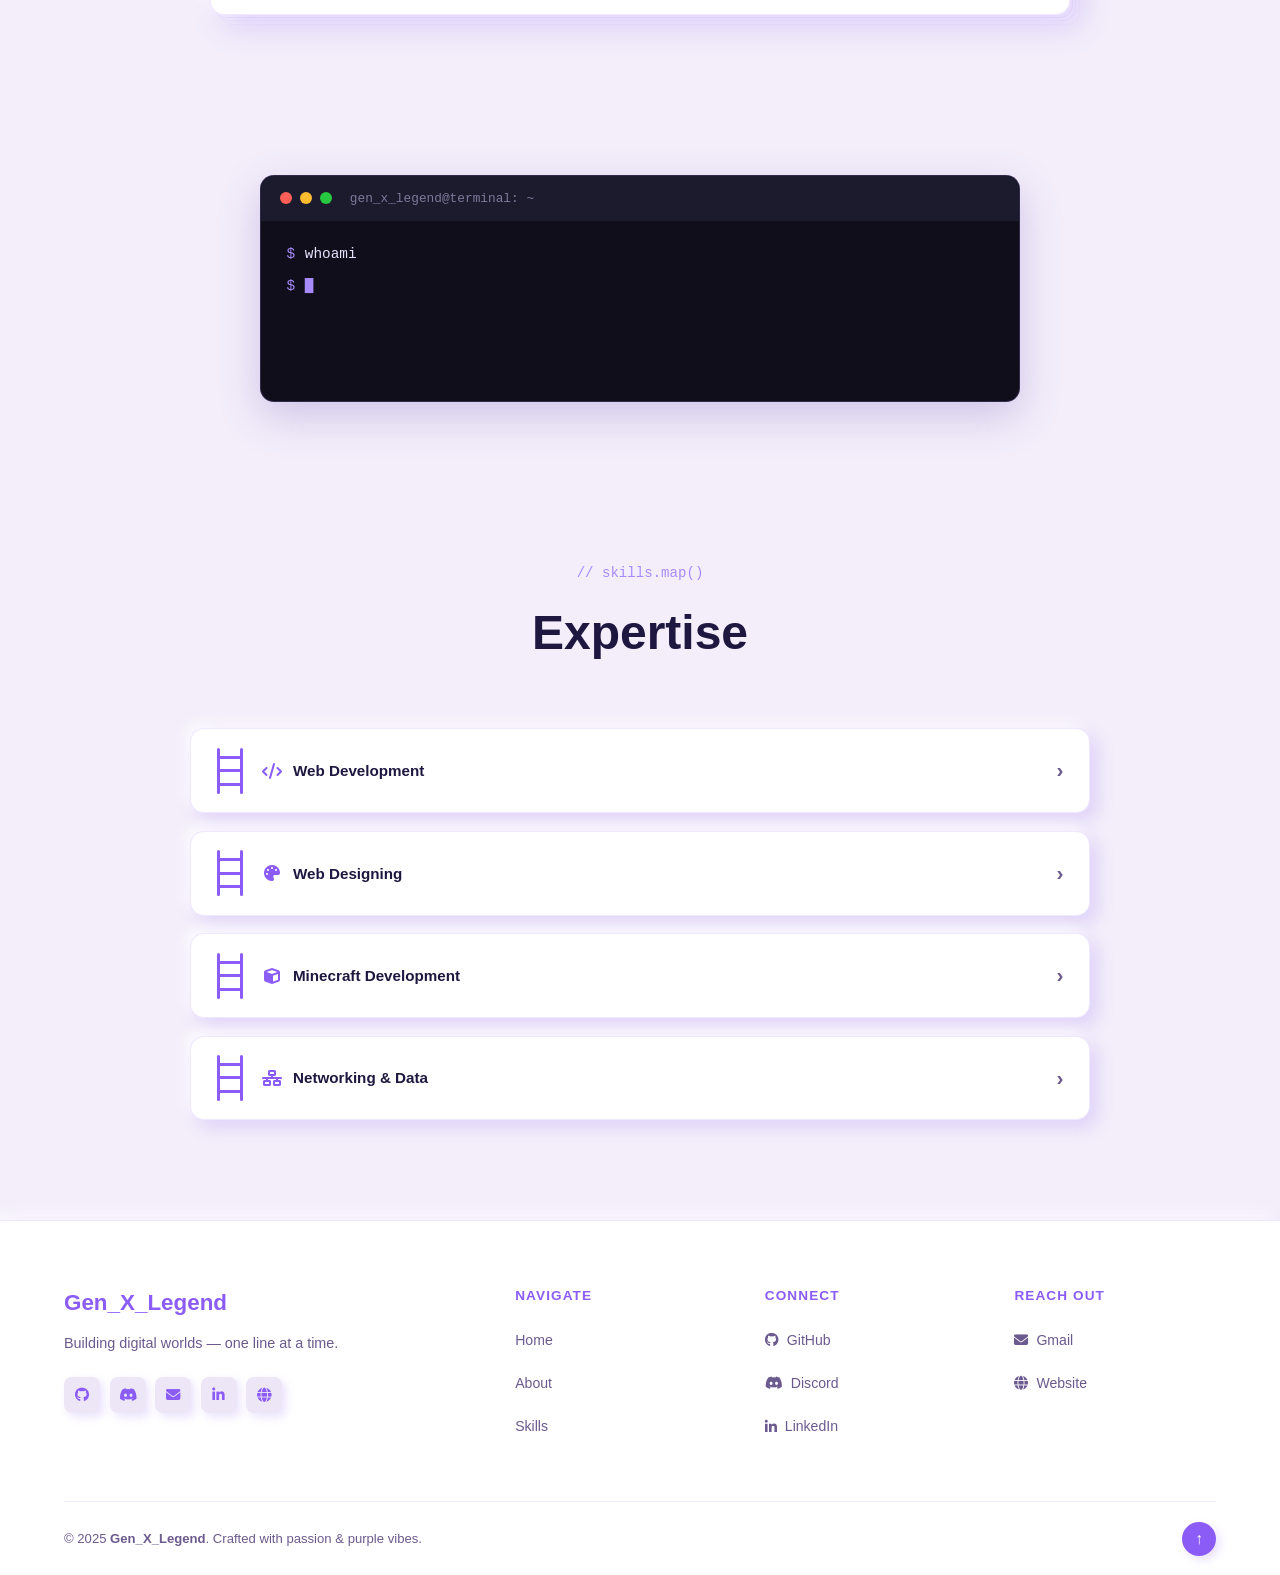
==== commit 84ac89c9: "Update index.html" ====
--- a/index.html
+++ b/index.html
@@ -67,7 +67,7 @@
       <!-- Right: Avatar -->
       <div class="landing-avatar">
         <div class="avatar-wrap">
-          <img src="favicon.png" alt="Gen_X_Legend"
+          <img src="prof.png" alt="Gen_X_Legend"
                class="avatar-img" id="avatarImg"
                onerror="document.getElementById('avatarFallback').style.display='flex'; this.style.display='none';" />
           <div class="avatar-fallback" id="avatarFallback">GXL</div>
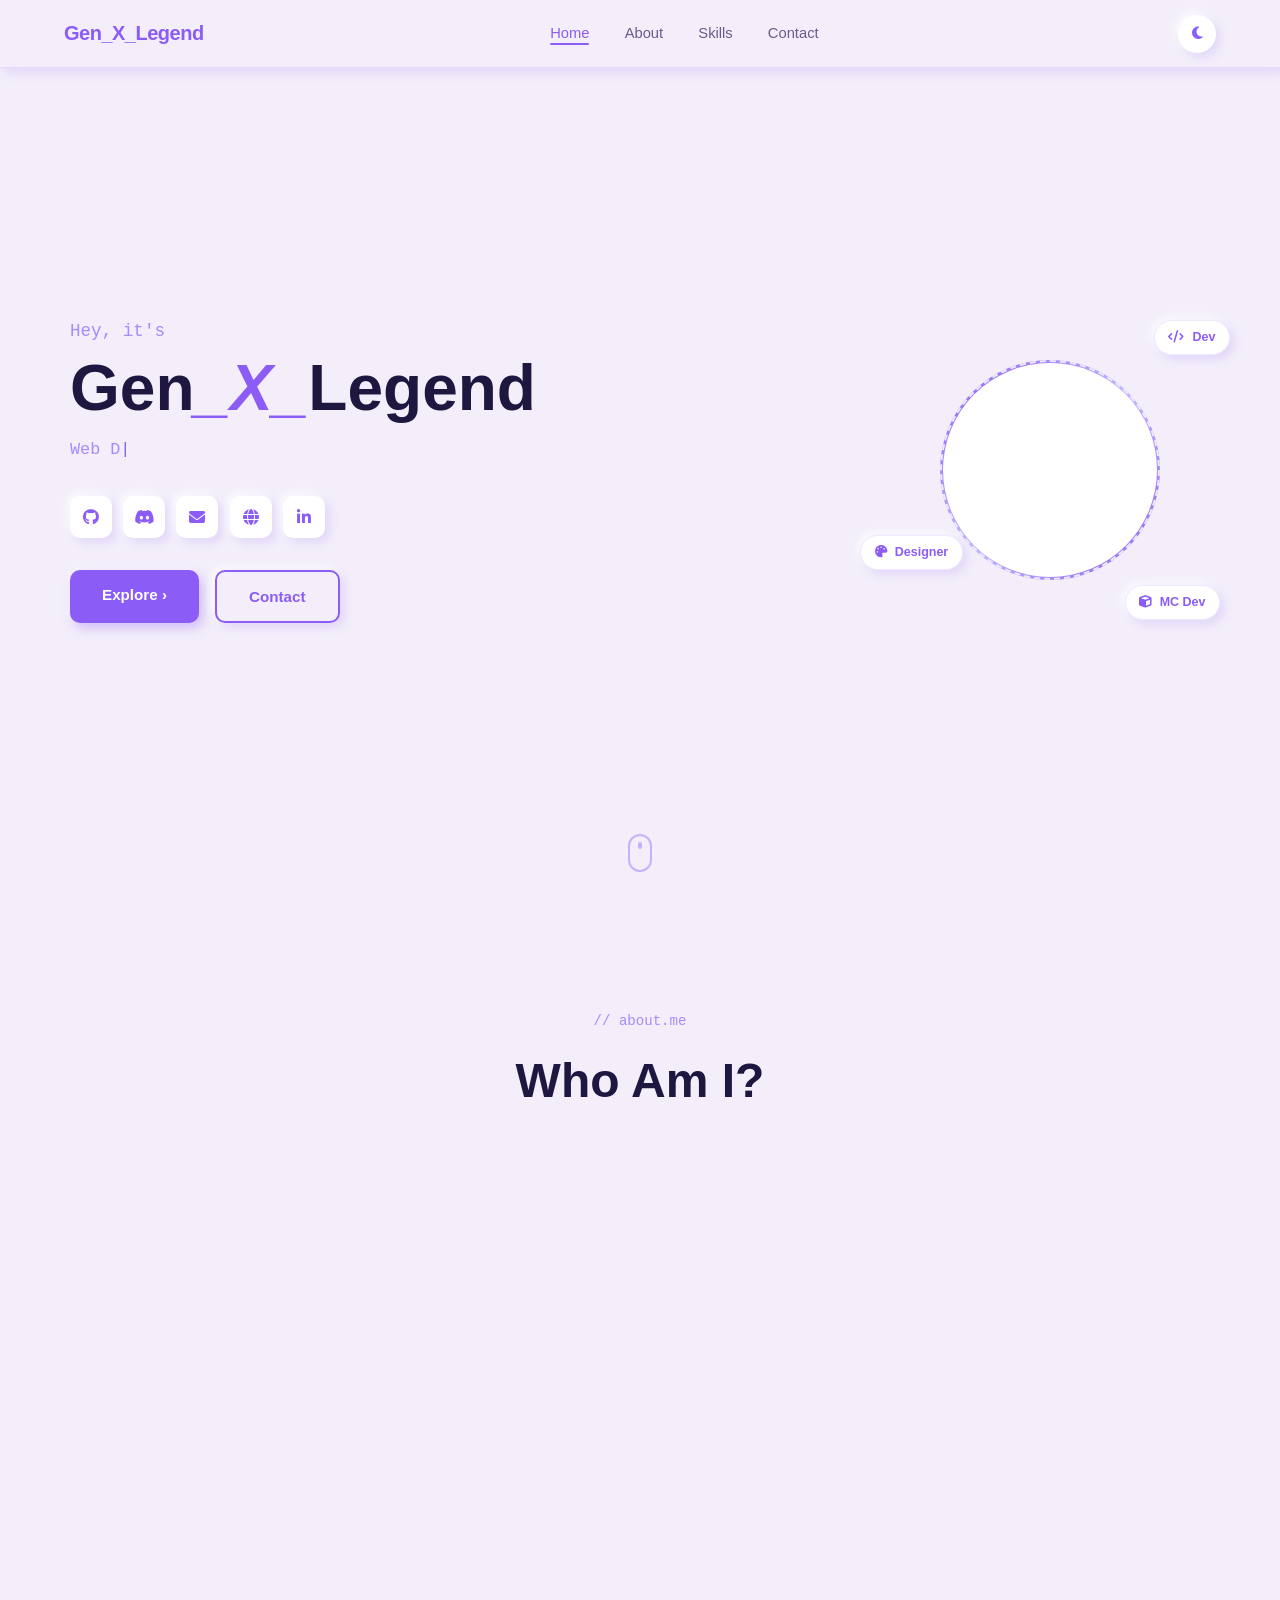
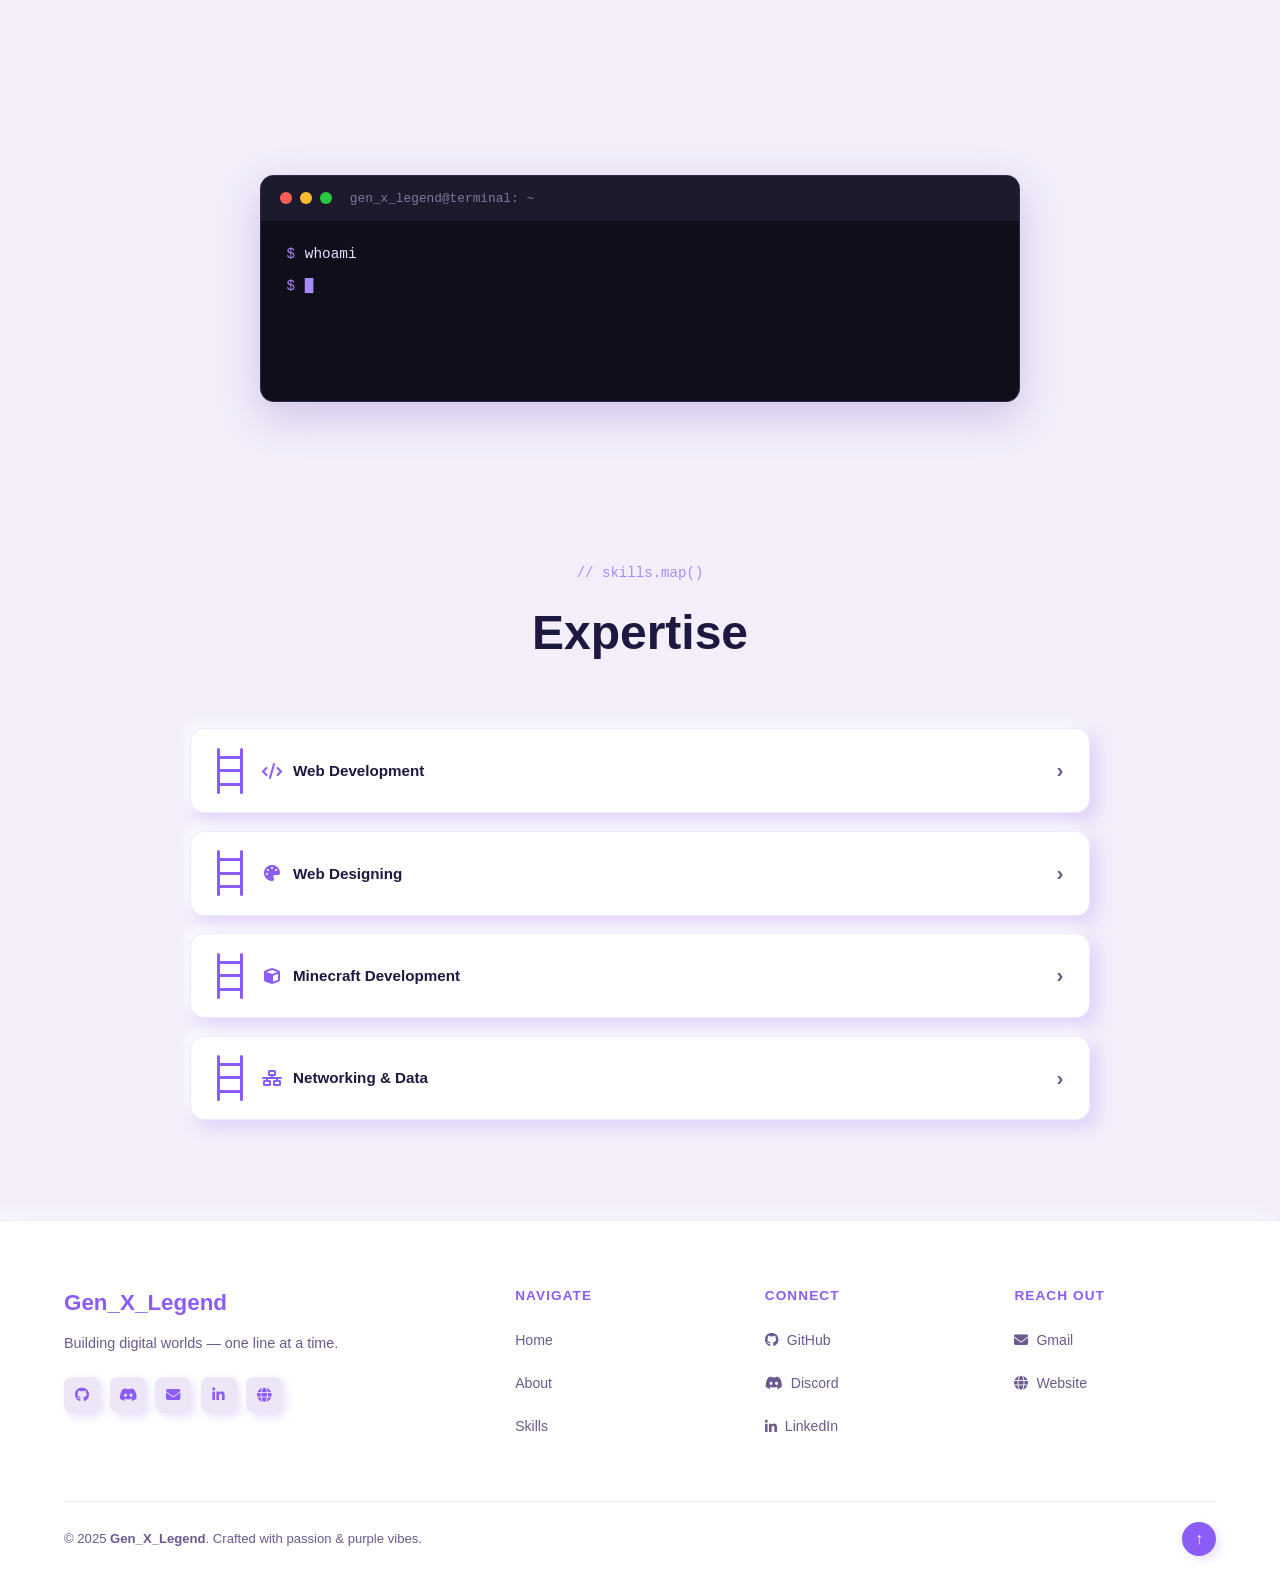
==== commit 56a71f21: "Fix HTML syntax in index.html" ====
--- a/index.html
+++ b/index.html
@@ -328,3 +328,4 @@
   <script src="script.js"></script>
 </body>
 </html>
+
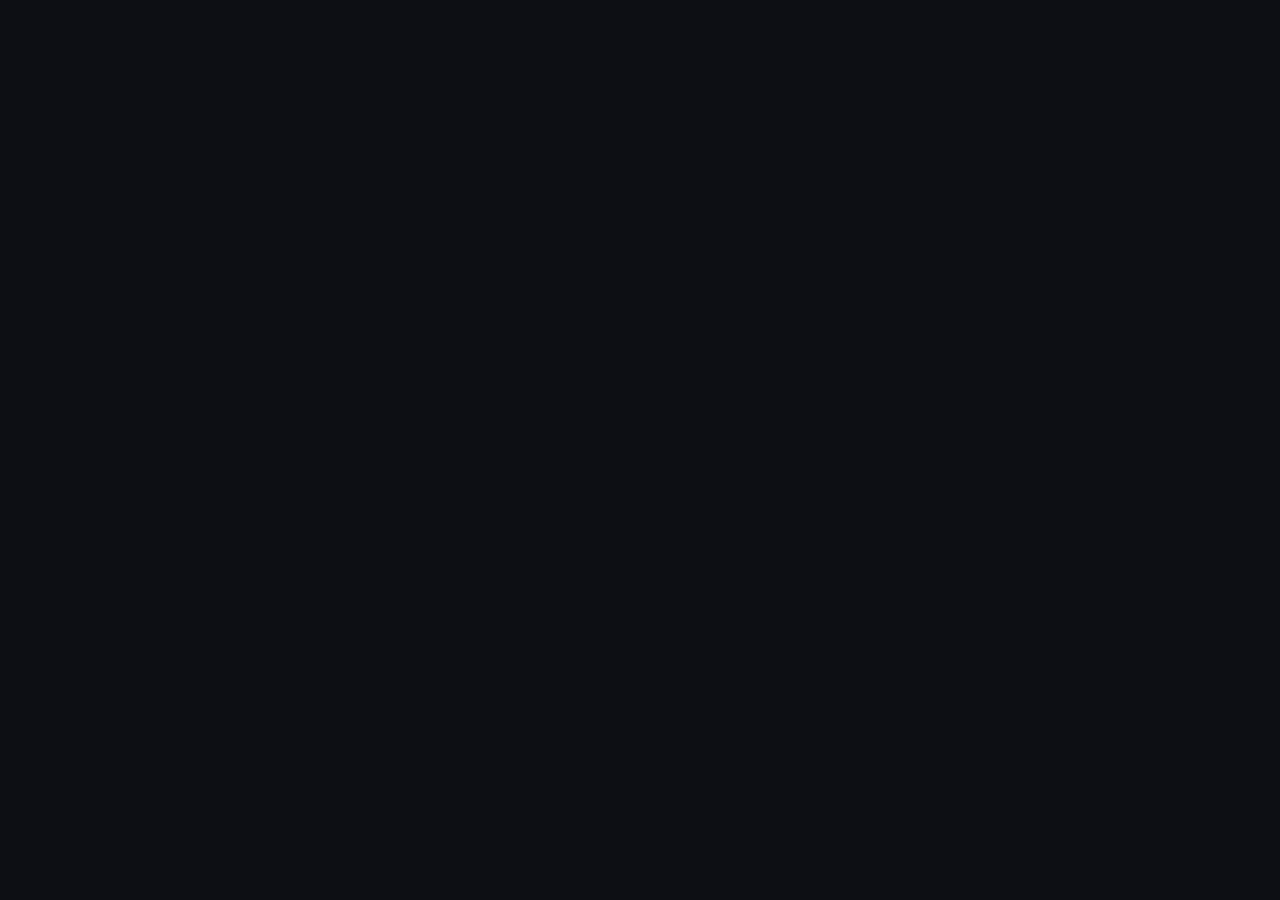
==== commit 03f68bda: "Update index.html" ====
--- a/index.html
+++ b/index.html
@@ -1,331 +1,676 @@
 <!DOCTYPE html>
-<html lang="en" data-theme="light">
+<html lang="en">
 <head>
-  <meta charset="UTF-8" />
-  <meta name="viewport" content="width=device-width, initial-scale=1.0" />
-  <title>Gen_X_Legend | Portfolio</title>
-  <title>My Portfolio</title>
-  <link rel="icon" type="image/png" href="favicon.png">
-  <link rel="preconnect" href="https://fonts.googleapis.com" />
-  <link href="https://fonts.googleapis.com/css2?family=Syne:wght@400;600;700;800&family=Fira+Code:wght@300;400;500&family=DM+Sans:ital,opsz,wght@0,9..40,300;0,9..40,400;0,9..40,500;1,9..40,400&display=swap" rel="stylesheet" />
-  <link rel="stylesheet" href="https://cdnjs.cloudflare.com/ajax/libs/font-awesome/6.5.0/css/all.min.css" />
-  <link rel="stylesheet" href="style.css" />
-</head>
-<body>
- 
-  <!-- ═══════════════════════════════════ NAVBAR ═══ -->
-  <nav class="navbar" id="navbar">
-    <a href="#home" class="nav-brand">Gen_X_Legend</a>
-    <ul class="nav-links">
-      <li><a href="#home" class="nav-link">Home</a></li>
-      <li><a href="#about" class="nav-link">About</a></li>
-      <li><a href="#skills" class="nav-link">Skills</a></li>
-      <li><a href="#contact" class="nav-link">Contact</a></li>
-    </ul>
-    <button class="theme-toggle" id="themeToggle" aria-label="Toggle theme">
-      <i class="fas fa-sun sun-icon"></i>
-      <i class="fas fa-moon moon-icon"></i>
-    </button>
-    <button class="hamburger" id="hamburger" aria-label="Menu">
-      <span></span><span></span><span></span>
-    </button>
-  </nav>
- 
-  <!-- Mobile Menu -->
-  <div class="mobile-menu" id="mobileMenu">
-    <a href="#home" class="mob-link">Home</a>
-    <a href="#about" class="mob-link">About</a>
-    <a href="#skills" class="mob-link">Skills</a>
-    <a href="#contact" class="mob-link">Contact</a>
-  </div>
- 
-  <!-- ══════════════════════════ SECTION 1 : LANDING ═══ -->
-  <section id="home" class="landing-section">
-    <div id="particles" class="particles"></div>
- 
-    <div class="landing-container">
-      <!-- Left: Text -->
-      <div class="landing-text">
-        <p class="greeting-line">Hey, it's</p>
-        <h1 class="hero-name">Gen<span class="x-highlight">_X_</span>Legend</h1>
-        <p class="hero-tagline">
-          <span id="typed-text"></span><span class="cursor-blink">|</span>
-        </p>
-        <div class="social-strip">
-          <a href="#" class="soc-btn" title="GitHub"><i class="fab fa-github"></i></a>
-          <a href="#" class="soc-btn" title="Discord"><i class="fab fa-discord"></i></a>
-          <a href="#" class="soc-btn" title="Gmail"><i class="fas fa-envelope"></i></a>
-          <a href="#" class="soc-btn" title="Website"><i class="fas fa-globe"></i></a>
-          <a href="#" class="soc-btn" title="LinkedIn"><i class="fab fa-linkedin-in"></i></a>
-        </div>
-        <div class="hero-cta">
-          <a href="#about" class="btn-primary">Explore ›</a>
-          <a href="#contact" class="btn-outline">Contact</a>
-        </div>
-      </div>
- 
-      <!-- Right: Avatar -->
-      <div class="landing-avatar">
-        <div class="avatar-wrap">
-          <img src="prof.png" alt="Gen_X_Legend"
-               class="avatar-img" id="avatarImg"
-               onerror="document.getElementById('avatarFallback').style.display='flex'; this.style.display='none';" />
-          <div class="avatar-fallback" id="avatarFallback">GXL</div>
-          <div class="avatar-ring-1"></div>
-          <div class="avatar-ring-2"></div>
-        </div>
-        <span class="float-badge b1"><i class="fas fa-code"></i> Dev</span>
-        <span class="float-badge b2"><i class="fas fa-palette"></i> Designer</span>
-        <span class="float-badge b3"><i class="fas fa-cube"></i> MC Dev</span>
-      </div>
-    </div>
- 
-    <div class="scroll-hint">
-      <div class="scroll-wheel"></div>
-    </div>
-  </section>
- 
-  <!-- ══════════════════════════ SECTION 2 : ABOUT ═══ -->
-  <section id="about" class="about-section">
-    <div class="section-label-wrap">
-      <span class="sec-tag">// about.me</span>
-      <h2 class="sec-title">Who Am I?</h2>
-    </div>
- 
-    <div class="about-layout">
-      <div class="depth-card" id="depthCard">
-        <div class="depth-bg-layer l3"></div>
-        <div class="depth-bg-layer l2"></div>
-        <div class="depth-bg-layer l1"></div>
-        <div class="depth-card-inner">
-          <p class="about-intro">
-            I'm a <em class="hi">Web Designer</em> &amp; <em class="hi">Web Developer</em> crafting clean,
-            performant digital experiences from scratch. I also dive deep into
-            <em class="hi">Minecraft Development</em> — custom plugins, full server ecosystems,
-            and everything in between.
-          </p>
-          <p class="about-body">
-            With solid expertise in <em class="hi">Networking</em> and <em class="hi">Data Management</em>,
-            I architect robust back-end structures that scale. Passionate about clean code,
-            creative design, and building things that actually work.
-          </p>
- 
-          <div class="stats-row">
-            <div class="stat-box">
-              <div class="stat-num-wrap">
-                <span class="stat-num" data-target="4">0</span>
-                <span class="stat-plus">+</span>
-              </div>
-              <span class="stat-lbl">Years of<br />Experience</span>
-            </div>
-            <div class="stat-divider"></div>
-            <div class="stat-box">
-              <div class="stat-num-wrap">
-                <span class="stat-num" data-target="3">0</span>
-                <span class="stat-plus">+</span>
-              </div>
-              <span class="stat-lbl">Servers<br />Managed</span>
-            </div>
-            <div class="stat-divider"></div>
-            <div class="stat-box">
-              <div class="stat-num-wrap">
-                <span class="stat-num" data-target="3">0</span>
-                <span class="stat-plus">+</span>
-              </div>
-              <span class="stat-lbl">Projects<br />Done</span>
-            </div>
-          </div>
-        </div>
-      </div>
-    </div>
-  </section>
- 
-  <!-- ══════════════════════════ CONSOLE INTERLUDE ═══ -->
-  <section class="console-section">
-    <div class="console-window" id="consoleWindow">
-      <div class="console-titlebar">
-        <span class="dot dot-r"></span>
-        <span class="dot dot-y"></span>
-        <span class="dot dot-g"></span>
-        <span class="console-title-text">gen_x_legend@terminal: ~</span>
-      </div>
-      <div class="console-body" id="consoleBody">
-        <!-- Lines injected by JS -->
-      </div>
-    </div>
-  </section>
- 
-  <!-- ══════════════════════════ SECTION 3 : SKILLS ═══ -->
-  <section id="skills" class="skills-section">
-    <div class="section-label-wrap">
-      <span class="sec-tag">// skills.map()</span>
-      <h2 class="sec-title">Expertise</h2>
-    </div>
- 
-    <div class="skills-grid">
- 
-      <!-- 1. Web Development -->
-      <div class="ladder-block" data-idx="0">
-        <button class="ladder-trigger" onclick="toggleSkill(0)" aria-expanded="false">
-          <div class="ladder-icon" aria-hidden="true">
-            <span class="lp lp-l"></span>
-            <div class="rungs">
-              <span class="rung"></span>
-              <span class="rung"></span>
-              <span class="rung"></span>
-            </div>
-            <span class="lp lp-r"></span>
-          </div>
-          <div class="trigger-label">
-            <i class="fas fa-code cat-icon"></i>
-            <span>Web Development</span>
-          </div>
-          <span class="trigger-arrow">›</span>
-        </button>
-        <div class="skill-panel" id="panel-0">
-          <div class="bars-wrap">
-            <div class="s-bar"><span class="s-name">HTML</span><div class="track"><div class="fill" data-w="91"></div></div><span class="s-pct">91%</span></div>
-            <div class="s-bar"><span class="s-name">CSS</span><div class="track"><div class="fill" data-w="85"></div></div><span class="s-pct">85%</span></div>
-            <div class="s-bar"><span class="s-name">JavaScript</span><div class="track"><div class="fill" data-w="65"></div></div><span class="s-pct">65%</span></div>
-            <div class="s-bar"><span class="s-name">React</span><div class="track"><div class="fill" data-w="80"></div></div><span class="s-pct">80%</span></div>
-            <div class="s-bar"><span class="s-name">Node.js</span><div class="track"><div class="fill" data-w="70"></div></div><span class="s-pct">70%</span></div>
-          </div>
-        </div>
-      </div>
- 
-      <!-- 2. Web Designing -->
-      <div class="ladder-block" data-idx="1">
-        <button class="ladder-trigger" onclick="toggleSkill(1)" aria-expanded="false">
-          <div class="ladder-icon" aria-hidden="true">
-            <span class="lp lp-l"></span>
-            <div class="rungs">
-              <span class="rung"></span>
-              <span class="rung"></span>
-              <span class="rung"></span>
-            </div>
-            <span class="lp lp-r"></span>
-          </div>
-          <div class="trigger-label">
-            <i class="fas fa-palette cat-icon"></i>
-            <span>Web Designing</span>
-          </div>
-          <span class="trigger-arrow">›</span>
-        </button>
-        <div class="skill-panel" id="panel-1">
-          <div class="bars-wrap">
-            <div class="s-bar"><span class="s-name">UI / UX Design</span><div class="track"><div class="fill" data-w="88"></div></div><span class="s-pct">88%</span></div>
-            <div class="s-bar"><span class="s-name">Figma</span><div class="track"><div class="fill" data-w="82"></div></div><span class="s-pct">82%</span></div>
-            <div class="s-bar"><span class="s-name">Responsive Design</span><div class="track"><div class="fill" data-w="90"></div></div><span class="s-pct">90%</span></div>
-            <div class="s-bar"><span class="s-name">Motion & Animation</span><div class="track"><div class="fill" data-w="76"></div></div><span class="s-pct">76%</span></div>
-            <div class="s-bar"><span class="s-name">Branding</span><div class="track"><div class="fill" data-w="79"></div></div><span class="s-pct">79%</span></div>
-          </div>
-        </div>
-      </div>
- 
-      <!-- 3. Minecraft Dev -->
-      <div class="ladder-block" data-idx="2">
-        <button class="ladder-trigger" onclick="toggleSkill(2)" aria-expanded="false">
-          <div class="ladder-icon" aria-hidden="true">
-            <span class="lp lp-l"></span>
-            <div class="rungs">
-              <span class="rung"></span>
-              <span class="rung"></span>
-              <span class="rung"></span>
-            </div>
-            <span class="lp lp-r"></span>
-          </div>
-          <div class="trigger-label">
-            <i class="fas fa-cube cat-icon"></i>
-            <span>Minecraft Development</span>
-          </div>
-          <span class="trigger-arrow">›</span>
-        </button>
-        <div class="skill-panel" id="panel-2">
-          <div class="bars-wrap">
-            <div class="s-bar"><span class="s-name">Server Developer</span><div class="track"><div class="fill" data-w="86"></div></div><span class="s-pct">86%</span></div>
-            <div class="s-bar"><span class="s-name">Plugin Config</span><div class="track"><div class="fill" data-w="96"></div></div><span class="s-pct">96%</span></div>
-            <div class="s-bar"><span class="s-name">Server Management</span><div class="track"><div class="fill" data-w="98"></div></div><span class="s-pct">98%</span></div>
-            <div class="s-bar"><span class="s-name">Server Setup</span><div class="track"><div class="fill" data-w="88"></div></div><span class="s-pct">88%</span></div>
-            <div class="s-bar"><span class="s-name">Custom Maps / Worlds</span><div class="track"><div class="fill" data-w="80"></div></div><span class="s-pct">80%</span></div>
-          </div>
-        </div>
-      </div>
- 
-      <!-- 4. Networking -->
-      <div class="ladder-block" data-idx="3">
-        <button class="ladder-trigger" onclick="toggleSkill(3)" aria-expanded="false">
-          <div class="ladder-icon" aria-hidden="true">
-            <span class="lp lp-l"></span>
-            <div class="rungs">
-              <span class="rung"></span>
-              <span class="rung"></span>
-              <span class="rung"></span>
-            </div>
-            <span class="lp lp-r"></span>
-          </div>
-          <div class="trigger-label">
-            <i class="fas fa-network-wired cat-icon"></i>
-            <span>Networking &amp; Data</span>
-          </div>
-          <span class="trigger-arrow">›</span>
-        </button>
-        <div class="skill-panel" id="panel-3">
-          <div class="bars-wrap">
-            <div class="s-bar"><span class="s-name">Network Config</span><div class="track"><div class="fill" data-w="84"></div></div><span class="s-pct">84%</span></div>
-            <div class="s-bar"><span class="s-name">Data Management</span><div class="track"><div class="fill" data-w="87"></div></div><span class="s-pct">87%</span></div>
-            <div class="s-bar"><span class="s-name">Server Hosting</span><div class="track"><div class="fill" data-w="91"></div></div><span class="s-pct">91%</span></div>
-            <div class="s-bar"><span class="s-name">DNS / Proxy Setup</span><div class="track"><div class="fill" data-w="79"></div></div><span class="s-pct">79%</span></div>
-            <div class="s-bar"><span class="s-name">Database (SQL)</span><div class="track"><div class="fill" data-w="73"></div></div><span class="s-pct">73%</span></div>
-          </div>
-        </div>
-      </div>
- 
-    </div><!-- /.skills-grid -->
-  </section>
- 
-  <!-- ══════════════════════════ FOOTER / CONTACT ═══ -->
-  <footer id="contact" class="site-footer">
-    <div class="footer-top">
-      <div class="footer-brand">
-        <span class="footer-logo">Gen_X_Legend</span>
-        <p>Building digital worlds — one line at a time.</p>
-        <div class="footer-socials">
-          <a href="#" title="GitHub"><i class="fab fa-github"></i></a>
-          <a href="#" title="Discord"><i class="fab fa-discord"></i></a>
-          <a href="#" title="Gmail"><i class="fas fa-envelope"></i></a>
-          <a href="#" title="LinkedIn"><i class="fab fa-linkedin-in"></i></a>
-          <a href="#" title="Website"><i class="fas fa-globe"></i></a>
-        </div>
-      </div>
- 
-      <div class="footer-col">
-        <h4>Navigate</h4>
-        <a href="#home">Home</a>
-        <a href="#about">About</a>
-        <a href="#skills">Skills</a>
-      </div>
- 
-      <div class="footer-col">
-        <h4>Connect</h4>
-        <a href="#"><i class="fab fa-github"></i> GitHub</a>
-        <a href="#"><i class="fab fa-discord"></i> Discord</a>
-        <a href="#"><i class="fab fa-linkedin-in"></i> LinkedIn</a>
-      </div>
- 
-      <div class="footer-col">
-        <h4>Reach Out</h4>
-        <a href="#"><i class="fas fa-envelope"></i> Gmail</a>
-        <a href="#"><i class="fas fa-globe"></i> Website</a>
-      </div>
-    </div>
- 
-    <div class="footer-bottom">
-      <span>© 2025 <strong>Gen_X_Legend</strong>. Crafted with passion &amp; purple vibes.</span>
-      <button onclick="window.scrollTo({top:0,behavior:'smooth'})" class="back-top" title="Back to top">↑</button>
-    </div>
-  </footer>
- 
-  <script src="script.js"></script>
-</body>
-</html>
-
+    <meta charset="UTF-8" />
+    <meta name="viewport" content="width=device-width, initial-scale=1.0" />
+    <title>BlockCraft MC - Minecraft Server</title>
+    <link rel="preconnect" href="https://fonts.googleapis.com" />
+    <link href="https://fonts.googleapis.com/css2?family=Inter:ital,opsz,wght@0,14..32,100..900;1,14..32,100..900&family=Press+Start+2P&display=swap" rel="stylesheet" />
+    <link rel="stylesheet" href="https://cdnjs.cloudflare.com/ajax/libs/font-awesome/6.5.0/css/all.min.css" />
+    <style>
+        /* ===== RESET & BASE ===== */
+        * {
+            margin: 0;
+            padding: 0;
+            box-sizing: border-box;
+        }
+
+        :root {
+            --bg-primary: #0d0f14;
+            --bg-secondary: #14181f;
+            --bg-card: #1a202a;
+            --bg-card-hover: #232b38;
+            --text-primary: #f0f4f8;
+            --text-secondary: #a0b4c8;
+            --accent-green: #5fcb6b;
+            --accent-gold: #f5b342;
+            --accent-blue: #4a9eff;
+            --accent-purple: #a78bfa;
+            --accent-red: #ef4444;
+            --border-glow: rgba(95, 203, 107, 0.25);
+            --shadow-glow: 0 0 40px rgba(95, 203, 107, 0.08);
+            --radius: 16px;
+            --transition: 0.35s cubic-bezier(0.4, 0, 0.2, 1);
+        }
+
+        html {
+            scroll-behavior: smooth;
+        }
+
+        body {
+            font-family: 'Inter', sans-serif;
+            background: var(--bg-primary);
+            color: var(--text-primary);
+            line-height: 1.6;
+            overflow-x: hidden;
+        }
+
+        ::-webkit-scrollbar {
+            width: 8px;
+        }
+        ::-webkit-scrollbar-track {
+            background: var(--bg-secondary);
+        }
+        ::-webkit-scrollbar-thumb {
+            background: var(--accent-green);
+            border-radius: 4px;
+        }
+
+        a {
+            text-decoration: none;
+            color: inherit;
+        }
+        img {
+            max-width: 100%;
+            display: block;
+        }
+        .container {
+            max-width: 1200px;
+            margin: 0 auto;
+            padding: 0 24px;
+        }
+
+        /* ===== UTILITY ===== */
+        .section-tag {
+            display: inline-block;
+            font-size: 0.7rem;
+            font-weight: 700;
+            letter-spacing: 0.15em;
+            text-transform: uppercase;
+            color: var(--accent-green);
+            background: rgba(95, 203, 107, 0.12);
+            padding: 4px 14px;
+            border-radius: 100px;
+            margin-bottom: 12px;
+            border: 1px solid rgba(95, 203, 107, 0.15);
+        }
+
+        .section-title {
+            font-size: clamp(2rem, 4vw, 2.8rem);
+            font-weight: 800;
+            line-height: 1.15;
+            margin-bottom: 12px;
+        }
+        .section-title span {
+            background: linear-gradient(135deg, var(--accent-green), var(--accent-gold));
+            -webkit-background-clip: text;
+            -webkit-text-fill-color: transparent;
+        }
+
+        .section-desc {
+            color: var(--text-secondary);
+            font-size: 1.05rem;
+            max-width: 600px;
+        }
+
+        .text-center {
+            text-align: center;
+        }
+        .mx-auto {
+            margin-left: auto;
+            margin-right: auto;
+        }
+
+        .btn {
+            display: inline-flex;
+            align-items: center;
+            gap: 10px;
+            padding: 14px 32px;
+            border-radius: 100px;
+            font-weight: 600;
+            font-size: 0.95rem;
+            border: none;
+            cursor: pointer;
+            transition: var(--transition);
+            position: relative;
+            overflow: hidden;
+        }
+        .btn-primary {
+            background: linear-gradient(135deg, var(--accent-green), #3a9e47);
+            color: #0d0f14;
+            box-shadow: 0 4px 20px rgba(95, 203, 107, 0.3);
+        }
+        .btn-primary:hover {
+            transform: translateY(-3px);
+            box-shadow: 0 8px 35px rgba(95, 203, 107, 0.45);
+        }
+        .btn-secondary {
+            background: rgba(255, 255, 255, 0.06);
+            color: var(--text-primary);
+            border: 1px solid rgba(255, 255, 255, 0.12);
+            backdrop-filter: blur(4px);
+        }
+        .btn-secondary:hover {
+            background: rgba(255, 255, 255, 0.12);
+            transform: translateY(-3px);
+        }
+        .btn-gold {
+            background: linear-gradient(135deg, var(--accent-gold), #d4912a);
+            color: #0d0f14;
+            box-shadow: 0 4px 20px rgba(245, 179, 66, 0.3);
+        }
+        .btn-gold:hover {
+            transform: translateY(-3px);
+            box-shadow: 0 8px 35px rgba(245, 179, 66, 0.45);
+        }
+
+        /* ===== GLOW ORB BG ===== */
+        .glow-orb {
+            position: fixed;
+            border-radius: 50%;
+            filter: blur(120px);
+            pointer-events: none;
+            z-index: 0;
+            opacity: 0.15;
+        }
+        .glow-orb--1 {
+            width: 500px;
+            height: 500px;
+            top: -200px;
+            right: -200px;
+            background: var(--accent-green);
+        }
+        .glow-orb--2 {
+            width: 400px;
+            height: 400px;
+            bottom: -100px;
+            left: -100px;
+            background: var(--accent-purple);
+        }
+
+        /* ===== HEADER / NAV ===== */
+        header {
+            position: fixed;
+            top: 0;
+            left: 0;
+            right: 0;
+            z-index: 1000;
+            padding: 16px 0;
+            transition: var(--transition);
+            background: transparent;
+        }
+        header.scrolled {
+            background: rgba(13, 15, 20, 0.92);
+            backdrop-filter: blur(16px);
+            border-bottom: 1px solid rgba(255, 255, 255, 0.04);
+            padding: 10px 0;
+        }
+
+        .nav-inner {
+            display: flex;
+            align-items: center;
+            justify-content: space-between;
+        }
+
+        .logo {
+            display: flex;
+            align-items: center;
+            gap: 10px;
+            font-family: 'Press Start 2P', monospace;
+            font-size: 1.1rem;
+            letter-spacing: 0.05em;
+        }
+        .logo i {
+            color: var(--accent-green);
+            font-size: 1.6rem;
+        }
+        .logo span {
+            background: linear-gradient(135deg, var(--accent-green), var(--accent-gold));
+            -webkit-background-clip: text;
+            -webkit-text-fill-color: transparent;
+        }
+
+        .nav-links {
+            display: flex;
+            align-items: center;
+            gap: 32px;
+            list-style: none;
+        }
+        .nav-links a {
+            font-size: 0.9rem;
+            font-weight: 500;
+            color: var(--text-secondary);
+            transition: var(--transition);
+            position: relative;
+        }
+        .nav-links a::after {
+            content: '';
+            position: absolute;
+            bottom: -4px;
+            left: 0;
+            width: 0;
+            height: 2px;
+            background: var(--accent-green);
+            transition: var(--transition);
+        }
+        .nav-links a:hover {
+            color: var(--text-primary);
+        }
+        .nav-links a:hover::after {
+            width: 100%;
+        }
+
+        .nav-cta {
+            padding: 10px 24px;
+            font-size: 0.85rem;
+        }
+
+        .hamburger {
+            display: none;
+            flex-direction: column;
+            gap: 5px;
+            background: none;
+            border: none;
+            cursor: pointer;
+            padding: 4px;
+        }
+        .hamburger span {
+            display: block;
+            width: 26px;
+            height: 2.5px;
+            background: var(--text-primary);
+            border-radius: 4px;
+            transition: var(--transition);
+        }
+        .hamburger.active span:nth-child(1) {
+            transform: rotate(45deg) translate(5px, 5px);
+        }
+        .hamburger.active span:nth-child(2) {
+            opacity: 0;
+        }
+        .hamburger.active span:nth-child(3) {
+            transform: rotate(-45deg) translate(5px, -5px);
+        }
+
+        /* ===== HERO ===== */
+        #hero {
+            min-height: 100vh;
+            display: flex;
+            align-items: center;
+            position: relative;
+            padding-top: 80px;
+            overflow: hidden;
+        }
+        #hero::before {
+            content: '';
+            position: absolute;
+            inset: 0;
+            background:
+                radial-gradient(ellipse at 20% 50%, rgba(95, 203, 107, 0.06) 0%, transparent 60%),
+                radial-gradient(ellipse at 80% 50%, rgba(167, 139, 250, 0.06) 0%, transparent 60%);
+            pointer-events: none;
+        }
+
+        .hero-grid {
+            display: grid;
+            grid-template-columns: 1fr 1fr;
+            gap: 60px;
+            align-items: center;
+            position: relative;
+            z-index: 1;
+            width: 100%;
+        }
+
+        .hero-content .badge {
+            display: inline-flex;
+            align-items: center;
+            gap: 8px;
+            background: rgba(95, 203, 107, 0.1);
+            border: 1px solid rgba(95, 203, 107, 0.15);
+            padding: 6px 16px 6px 10px;
+            border-radius: 100px;
+            font-size: 0.8rem;
+            color: var(--accent-green);
+            margin-bottom: 24px;
+        }
+        .hero-content .badge .dot {
+            width: 8px;
+            height: 8px;
+            background: var(--accent-green);
+            border-radius: 50%;
+            animation: pulse-dot 2s infinite;
+        }
+        @keyframes pulse-dot {
+            0%,
+            100% {
+                opacity: 1;
+                transform: scale(1);
+            }
+            50% {
+                opacity: 0.5;
+                transform: scale(0.8);
+            }
+        }
+
+        .hero-content h1 {
+            font-size: clamp(2.6rem, 6vw, 4.2rem);
+            font-weight: 900;
+            line-height: 1.05;
+            margin-bottom: 20px;
+        }
+        .hero-content h1 .highlight {
+            background: linear-gradient(135deg, var(--accent-green), var(--accent-gold));
+            -webkit-background-clip: text;
+            -webkit-text-fill-color: transparent;
+        }
+
+        .hero-content p {
+            font-size: 1.15rem;
+            color: var(--text-secondary);
+            max-width: 500px;
+            margin-bottom: 32px;
+        }
+
+        .hero-actions {
+            display: flex;
+            flex-wrap: wrap;
+            gap: 14px;
+            margin-bottom: 28px;
+        }
+
+        .server-ip {
+            display: inline-flex;
+            align-items: center;
+            gap: 12px;
+            background: rgba(255, 255, 255, 0.04);
+            border: 1px solid rgba(255, 255, 255, 0.06);
+            padding: 10px 20px 10px 24px;
+            border-radius: 100px;
+            font-family: 'Press Start 2P', monospace;
+            font-size: 0.8rem;
+            color: var(--text-secondary);
+            cursor: pointer;
+            transition: var(--transition);
+        }
+        .server-ip:hover {
+            border-color: var(--accent-green);
+            color: var(--text-primary);
+        }
+        .server-ip i {
+            color: var(--accent-green);
+        }
+        .server-ip .copy-feedback {
+            font-family: 'Inter', sans-serif;
+            font-size: 0.7rem;
+            color: var(--accent-green);
+            opacity: 0;
+            transition: var(--transition);
+        }
+        .server-ip .copy-feedback.show {
+            opacity: 1;
+        }
+
+        .hero-stats {
+            display: flex;
+            gap: 40px;
+        }
+        .hero-stats .stat {
+            display: flex;
+            flex-direction: column;
+        }
+        .hero-stats .stat .number {
+            font-size: 1.6rem;
+            font-weight: 800;
+            color: var(--text-primary);
+        }
+        .hero-stats .stat .label {
+            font-size: 0.8rem;
+            color: var(--text-secondary);
+        }
+
+        /* Hero visual */
+        .hero-visual {
+            display: flex;
+            justify-content: center;
+            align-items: center;
+            position: relative;
+        }
+        .hero-visual .cube-grid {
+            display: grid;
+            grid-template-columns: repeat(5, 1fr);
+            gap: 10px;
+            width: 100%;
+            max-width: 400px;
+            aspect-ratio: 1;
+            perspective: 800px;
+        }
+        .hero-visual .cube {
+            aspect-ratio: 1;
+            border-radius: 10px;
+            background: rgba(95, 203, 107, 0.08);
+            border: 1px solid rgba(95, 203, 107, 0.06);
+            transition: var(--transition);
+            animation: float-cube 6s infinite ease-in-out alternate;
+        }
+        .hero-visual .cube:nth-child(1) {
+            background: rgba(95, 203, 107, 0.25);
+            border-color: rgba(95, 203, 107, 0.2);
+        }
+        .hero-visual .cube:nth-child(2) {
+            background: rgba(245, 179, 66, 0.2);
+            border-color: rgba(245, 179, 66, 0.15);
+        }
+        .hero-visual .cube:nth-child(3) {
+            background: rgba(167, 139, 250, 0.2);
+            border-color: rgba(167, 139, 250, 0.15);
+        }
+        .hero-visual .cube:nth-child(4) {
+            background: rgba(74, 158, 255, 0.2);
+            border-color: rgba(74, 158, 255, 0.15);
+        }
+        .hero-visual .cube:nth-child(5) {
+            background: rgba(239, 68, 68, 0.15);
+            border-color: rgba(239, 68, 68, 0.1);
+        }
+        .hero-visual .cube:nth-child(6) {
+            background: rgba(95, 203, 107, 0.15);
+            border-color: rgba(95, 203, 107, 0.1);
+        }
+        .hero-visual .cube:nth-child(7) {
+            background: rgba(245, 179, 66, 0.15);
+            border-color: rgba(245, 179, 66, 0.1);
+        }
+        .hero-visual .cube:nth-child(8) {
+            background: rgba(167, 139, 250, 0.15);
+            border-color: rgba(167, 139, 250, 0.1);
+        }
+        .hero-visual .cube:nth-child(9) {
+            background: rgba(74, 158, 255, 0.15);
+            border-color: rgba(74, 158, 255, 0.1);
+        }
+        .hero-visual .cube:nth-child(10) {
+            background: rgba(95, 203, 107, 0.2);
+            border-color: rgba(95, 203, 107, 0.15);
+        }
+
+        @keyframes float-cube {
+            0% {
+                transform: translateY(0) rotateX(0) rotateY(0);
+            }
+            100% {
+                transform: translateY(-8px) rotateX(4deg) rotateY(6deg);
+            }
+        }
+
+        /* ===== SERVER STATUS BAR ===== */
+        #status-bar {
+            padding: 20px 0;
+            border-bottom: 1px solid rgba(255, 255, 255, 0.04);
+            background: rgba(20, 24, 31, 0.6);
+            backdrop-filter: blur(8px);
+            position: sticky;
+            top: 72px;
+            z-index: 100;
+        }
+        .status-inner {
+            display: flex;
+            flex-wrap: wrap;
+            align-items: center;
+            justify-content: space-between;
+            gap: 16px;
+        }
+        .status-left {
+            display: flex;
+            align-items: center;
+            gap: 20px;
+        }
+        .status-indicator {
+            display: flex;
+            align-items: center;
+            gap: 10px;
+            font-weight: 500;
+        }
+        .status-indicator .dot {
+            width: 12px;
+            height: 12px;
+            border-radius: 50%;
+            transition: var(--transition);
+        }
+        .status-indicator .dot.online {
+            background: var(--accent-green);
+            box-shadow: 0 0 20px rgba(95, 203, 107, 0.5);
+            animation: pulse-dot 1.5s infinite;
+        }
+        .status-indicator .dot.offline {
+            background: var(--accent-red);
+            box-shadow: 0 0 20px rgba(239, 68, 68, 0.4);
+        }
+
+        .status-players {
+            display: flex;
+            align-items: center;
+            gap: 6px;
+            color: var(--text-secondary);
+            font-size: 0.9rem;
+        }
+        .status-players strong {
+            color: var(--text-primary);
+        }
+
+        .status-right {
+            display: flex;
+            align-items: center;
+            gap: 24px;
+            font-size: 0.85rem;
+            color: var(--text-secondary);
+        }
+        .status-right i {
+            color: var(--accent-gold);
+        }
+
+        /* ===== FEATURES ===== */
+        #features {
+            padding: 80px 0;
+        }
+        .features-grid {
+            display: grid;
+            grid-template-columns: repeat(auto-fit, minmax(240px, 1fr));
+            gap: 28px;
+            margin-top: 48px;
+        }
+        .feature-card {
+            background: var(--bg-card);
+            border: 1px solid rgba(255, 255, 255, 0.04);
+            border-radius: var(--radius);
+            padding: 32px 28px;
+            transition: var(--transition);
+            cursor: default;
+            position: relative;
+            overflow: hidden;
+        }
+        .feature-card::before {
+            content: '';
+            position: absolute;
+            top: 0;
+            left: 0;
+            right: 0;
+            height: 3px;
+            background: linear-gradient(90deg, var(--accent-green), var(--accent-gold));
+            opacity: 0;
+            transition: var(--transition);
+        }
+        .feature-card:hover {
+            transform: translateY(-6px);
+            border-color: rgba(95, 203, 107, 0.15);
+            background: var(--bg-card-hover);
+            box-shadow: var(--shadow-glow);
+        }
+        .feature-card:hover::before {
+            opacity: 1;
+        }
+        .feature-card .icon {
+            font-size: 2.2rem;
+            margin-bottom: 16px;
+            display: inline-block;
+        }
+        .feature-card h3 {
+            font-size: 1.15rem;
+            font-weight: 700;
+            margin-bottom: 8px;
+        }
+        .feature-card p {
+            color: var(--text-secondary);
+            font-size: 0.95rem;
+        }
+
+        /* ===== GAME MODES ===== */
+        #gamemodes {
+            padding: 80px 0;
+            background: var(--bg-secondary);
+        }
+        .modes-grid {
+            display: grid;
+            grid-template-columns: repeat(auto-fit, minmax(260px, 1fr));
+            gap: 28px;
+            margin-top: 48px;
+        }
+        .mode-card {
+            background: var(--bg-card);
+            border-radius: var(--radius);
+            padding: 32px;
+            border: 1px solid rgba(255, 255, 255, 0.04);
+            transition: var(--transition);
+            text-align: center;
+            position: relative;
+            overflow: hidden;
+        }
+        .mode-card:hover {
+            transform: translateY(-6px) scale(1.01);
+            border-color: rgba(95, 203, 107, 0.2);
+            box-shadow: var(--shadow-glow);
+        }
+        .mode-card .emoji {
+            font-size: 3rem;
+            display: block;
+            margin-bottom: 16px;
+        }
+        .mode-card h3 {
+            font-size: 1.2rem;
+            font-weight: 700;
+        }
+        .mode-card p {
+            color: var(--text-secondary);
+            font-size: 0.9rem;
+            margin: 8px 0 16px;
+        }
+        .mode-card .players {
+            font-size: 0.8rem;
+            color: var(--accent-green);
+            font-weight: 600;
+        }
+
+        /* ===== GALLERY ===== */
+        #gallery {
+            padding: 80px 0;
+        }
+        .gallery-grid {
+            display: grid;
+            grid-template-columns: repeat(auto-fit, minmax(250px, 1fr));
+            gap: 20px;
+            margin-top: 48px;
+        }
+        .gallery-item {
+            border-radius: var(--radius);
+            overflow: hidden;
+            aspect-ratio: 16/10;
+           
